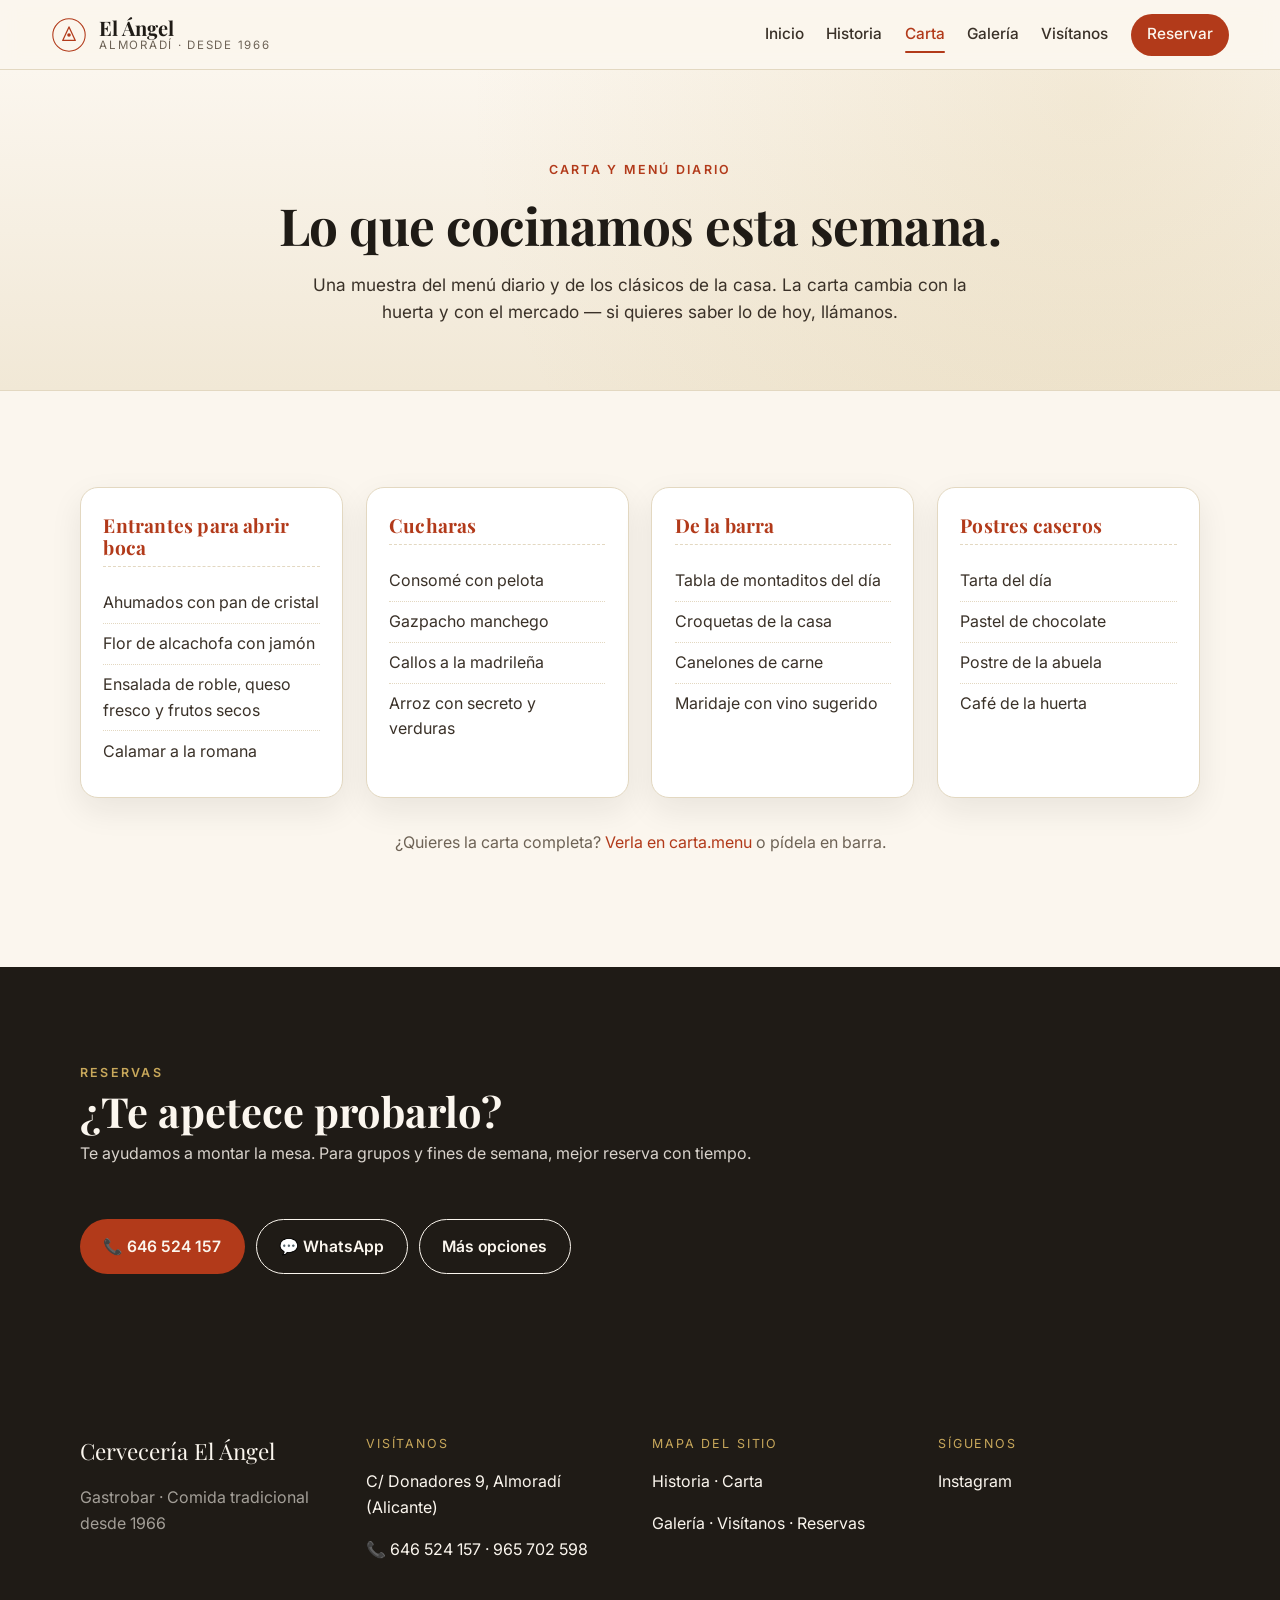
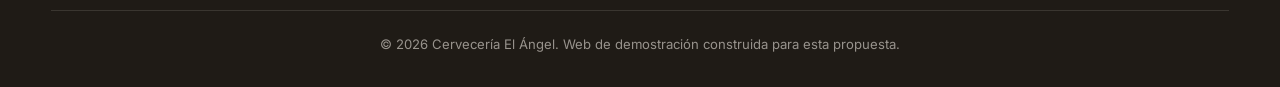
==== carta.html @ 2f26501f "﻿feat: divide la web en paginas separadas Inicio destaca pilares de especialidad. Historia, Carta, G" ====
<!doctype html>
<html lang="es">
<head>
  <meta charset="utf-8">
  <meta name="viewport" content="width=device-width, initial-scale=1">
  <title>Carta y menú diario — Cervecería El Ángel · Almoradí</title>
  <meta name="description" content="Carta y menú diario de la Cervecería El Ángel en Almoradí: arroces, marisco fresco, tapas, montaditos y postres caseros. Cambia con la huerta y con el mercado.">
  <meta name="theme-color" content="#1f1b16">
  <link rel="icon" type="image/svg+xml" href="assets/img/favicon.svg">
  <link rel="preconnect" href="https://fonts.googleapis.com">
  <link rel="preconnect" href="https://fonts.gstatic.com" crossorigin>
  <link href="https://fonts.googleapis.com/css2?family=Inter:wght@400;500;600&family=Playfair+Display:ital,wght@0,500;0,700;1,500&display=swap" rel="stylesheet">
  <link rel="stylesheet" href="assets/css/styles.css">
</head>
<body>
<a class="skip-link" href="#contenido">Saltar al contenido</a>

<header class="site-header">
  <a class="brand" href="index.html" aria-label="Inicio">
    <span class="brand-mark" aria-hidden="true">
      <svg viewBox="0 0 40 40" width="36" height="36"><circle cx="20" cy="20" r="18" fill="none" stroke="currentColor" stroke-width="1.2"/><path d="M13 26 L20 11 L27 26 Z" fill="none" stroke="currentColor" stroke-width="1.4" stroke-linejoin="round"/><circle cx="20" cy="20" r="2" fill="currentColor"/></svg>
    </span>
    <span class="brand-text">
      <span class="brand-name">El Ángel</span>
      <span class="brand-since">Almoradí · desde 1966</span>
    </span>
  </a>
  <button class="nav-toggle" type="button" aria-expanded="false" aria-controls="menu-principal"><span class="sr-only">Abrir menú</span><span class="bars" aria-hidden="true"></span></button>
  <nav id="menu-principal" class="site-nav" aria-label="Principal">
    <a href="index.html">Inicio</a>
    <a href="historia.html">Historia</a>
    <a href="carta.html" class="is-active">Carta</a>
    <a href="galeria.html">Galería</a>
    <a href="visitanos.html">Visítanos</a>
    <a href="reservas.html" class="nav-cta">Reservar</a>
  </nav>
</header>

<main id="contenido">

  <section class="page-header">
    <div class="container">
      <p class="kicker">Carta y menú diario</p>
      <h1>Lo que cocinamos esta semana.</h1>
      <p class="lede">Una muestra del menú diario y de los clásicos de la casa. La carta cambia con la huerta y con el mercado — si quieres saber lo de hoy, llámanos.</p>
    </div>
  </section>

  <section class="section section-carta">
    <div class="container">
      <div class="menu-grid">
        <article class="menu-card">
          <h3>Entrantes para abrir boca</h3>
          <ul>
            <li>Ahumados con pan de cristal</li>
            <li>Flor de alcachofa con jamón</li>
            <li>Ensalada de roble, queso fresco y frutos secos</li>
            <li>Calamar a la romana</li>
          </ul>
        </article>
        <article class="menu-card">
          <h3>Cucharas</h3>
          <ul>
            <li>Consomé con pelota</li>
            <li>Gazpacho manchego</li>
            <li>Callos a la madrileña</li>
            <li>Arroz con secreto y verduras</li>
          </ul>
        </article>
        <article class="menu-card">
          <h3>De la barra</h3>
          <ul>
            <li>Tabla de montaditos del día</li>
            <li>Croquetas de la casa</li>
            <li>Canelones de carne</li>
            <li>Maridaje con vino sugerido</li>
          </ul>
        </article>
        <article class="menu-card">
          <h3>Postres caseros</h3>
          <ul>
            <li>Tarta del día</li>
            <li>Pastel de chocolate</li>
            <li>Postre de la abuela</li>
            <li>Café de la huerta</li>
          </ul>
        </article>
      </div>
      <p class="carta-nota">¿Quieres la carta completa? <a href="https://carta.menu/restaurants/almoradi/cerveceria-angel" rel="noopener" target="_blank">Verla en carta.menu</a> o pídela en barra.</p>
    </div>
  </section>

  <section class="section section-reservas">
    <div class="container reserve-strip">
      <div>
        <p class="kicker">Reservas</p>
        <h2>¿Te apetece probarlo?</h2>
        <p>Te ayudamos a montar la mesa. Para grupos y fines de semana, mejor reserva con tiempo.</p>
      </div>
      <div class="reserve-actions">
        <a class="btn btn-primary" href="tel:+34646524157">📞 646 524 157</a>
        <a class="btn btn-ghost" href="https://wa.me/34646524157?text=Hola%2C+me+gustar%C3%ADa+reservar+mesa+en+El+%C3%81ngel" rel="noopener" target="_blank">💬 WhatsApp</a>
        <a class="btn btn-ghost" href="reservas.html">Más opciones</a>
      </div>
    </div>
  </section>

</main>

<footer class="site-footer">
  <div class="container footer-grid">
    <div>
      <p class="footer-brand">Cervecería El Ángel</p>
      <p class="muted">Gastrobar · Comida tradicional desde 1966</p>
    </div>
    <div>
      <p class="footer-title">Visítanos</p>
      <p>C/ Donadores 9, Almoradí (Alicante)</p>
      <p>📞 646 524 157 · 965 702 598</p>
    </div>
    <div>
      <p class="footer-title">Mapa del sitio</p>
      <p><a href="historia.html">Historia</a> · <a href="carta.html">Carta</a></p>
      <p><a href="galeria.html">Galería</a> · <a href="visitanos.html">Visítanos</a> · <a href="reservas.html">Reservas</a></p>
    </div>
    <div>
      <p class="footer-title">Síguenos</p>
      <p><a href="https://www.instagram.com/cerveceria_angel_almoradi/" rel="noopener" target="_blank">Instagram</a></p>
    </div>
  </div>
  <p class="legal">© <span id="anyo"></span> Cervecería El Ángel. Web de demostración construida para esta propuesta.</p>
</footer>

<script src="assets/js/main.js" defer></script>
</body>
</html>
---- assets/css/styles.css ----
/* ============ Cervecería El Ángel — estilos ============ */
:root {
  --cream: #fbf6ee;
  --cream-2: #f1e8d6;
  --ink: #1f1b16;
  --ink-2: #3a3128;
  --muted: #6e6356;
  --line: #e3d8c1;
  --terracota: #b23a1a;
  --terracota-d: #8c2d12;
  --oro: #c8a85b;
  --shadow: 0 12px 32px rgba(31, 27, 22, 0.08);
}

* { box-sizing: border-box; }
html { scroll-behavior: smooth; }
body {
  margin: 0;
  font-family: "Inter", system-ui, -apple-system, "Segoe UI", sans-serif;
  font-size: 16px;
  line-height: 1.6;
  color: var(--ink);
  background: var(--cream);
  -webkit-font-smoothing: antialiased;
}

img { max-width: 100%; display: block; }
a { color: var(--terracota); text-decoration: none; }
a:hover, a:focus-visible { text-decoration: underline; text-underline-offset: 3px; }

h1, h2, h3, h4 { font-family: "Playfair Display", Georgia, serif; font-weight: 700; line-height: 1.15; margin: 0 0 .5em; color: var(--ink); }
h1 { font-size: clamp(2.4rem, 5.5vw, 4.2rem); letter-spacing: -0.01em; }
h2 { font-size: clamp(1.8rem, 3.4vw, 2.6rem); }
h3 { font-size: 1.2rem; letter-spacing: 0.01em; }
em { font-style: italic; color: var(--terracota); }

.kicker {
  text-transform: uppercase;
  letter-spacing: 0.18em;
  font-size: 0.78rem;
  color: var(--terracota);
  font-weight: 600;
  margin: 0 0 1rem;
}

.muted { color: var(--muted); }
.small { font-size: 0.85rem; }
.sr-only { position: absolute; width: 1px; height: 1px; overflow: hidden; clip: rect(0 0 0 0); white-space: nowrap; }

.skip-link {
  position: absolute; left: -9999px; top: 0;
  background: var(--ink); color: var(--cream); padding: 12px 16px; z-index: 100;
}
.skip-link:focus { left: 12px; top: 12px; }

.container { width: min(1120px, 92vw); margin: 0 auto; }

/* -------- Header -------- */
.site-header {
  position: sticky; top: 0; z-index: 50;
  display: flex; align-items: center; justify-content: space-between;
  gap: 1rem; padding: 0.85rem 4vw;
  background: rgba(251, 246, 238, 0.86);
  backdrop-filter: saturate(140%) blur(10px);
  -webkit-backdrop-filter: saturate(140%) blur(10px);
  border-bottom: 1px solid var(--line);
}
.brand { display: inline-flex; align-items: center; gap: 0.75rem; color: var(--ink); text-decoration: none; }
.brand-mark { color: var(--terracota); display: inline-flex; }
.brand-text { display: flex; flex-direction: column; line-height: 1.1; }
.brand-name { font-family: "Playfair Display", Georgia, serif; font-weight: 700; font-size: 1.25rem; }
.brand-since { font-size: 0.72rem; letter-spacing: 0.15em; text-transform: uppercase; color: var(--muted); }
.site-nav { display: flex; gap: 1.4rem; align-items: center; }
.site-nav a { color: var(--ink-2); font-weight: 500; font-size: 0.96rem; text-decoration: none; }
.site-nav a:hover { color: var(--terracota); }
.nav-cta {
  background: var(--terracota); color: var(--cream) !important;
  padding: 0.55rem 1rem; border-radius: 999px;
}
.nav-cta:hover { background: var(--terracota-d); text-decoration: none; }

.nav-toggle { display: none; background: none; border: 0; cursor: pointer; padding: 8px; }
.nav-toggle .bars,
.nav-toggle .bars::before,
.nav-toggle .bars::after {
  display: block; width: 22px; height: 2px; background: var(--ink); position: relative;
}
.nav-toggle .bars::before, .nav-toggle .bars::after { content: ""; position: absolute; left: 0; }
.nav-toggle .bars::before { top: -6px; }
.nav-toggle .bars::after { top: 6px; }

@media (max-width: 760px) {
  .nav-toggle { display: block; }
  .site-nav {
    position: absolute; top: 100%; right: 4vw; left: 4vw;
    flex-direction: column; align-items: stretch; gap: 0;
    background: var(--cream); border: 1px solid var(--line); border-radius: 14px;
    padding: 0.5rem; margin-top: 0.5rem; box-shadow: var(--shadow);
    transform: translateY(-8px); opacity: 0; pointer-events: none;
    transition: opacity .18s ease, transform .18s ease;
  }
  .site-nav a { padding: 0.7rem 0.9rem; border-radius: 8px; }
  .site-nav.is-open { transform: translateY(0); opacity: 1; pointer-events: auto; }
}

/* -------- Buttons -------- */
.btn {
  display: inline-flex; align-items: center; gap: 0.45rem;
  padding: 0.85rem 1.4rem;
  border-radius: 999px; border: 1px solid transparent;
  font-weight: 600; font-size: 0.98rem; cursor: pointer;
  text-decoration: none; transition: transform .15s ease, background .15s ease, color .15s ease, border-color .15s ease;
}
.btn:hover { text-decoration: none; transform: translateY(-1px); }
.btn-primary { background: var(--terracota); color: var(--cream); }
.btn-primary:hover { background: var(--terracota-d); color: var(--cream); }
.btn-ghost { background: transparent; color: var(--ink); border-color: var(--ink); }
.btn-ghost:hover { background: var(--ink); color: var(--cream); }

/* -------- Hero -------- */
.hero {
  position: relative; isolation: isolate;
  padding: clamp(5rem, 10vw, 8rem) 4vw clamp(4rem, 8vw, 6rem);
  background:
    radial-gradient(circle at 80% 10%, rgba(200, 168, 91, 0.18), transparent 55%),
    radial-gradient(circle at 10% 90%, rgba(178, 58, 26, 0.16), transparent 60%),
    linear-gradient(180deg, var(--cream) 0%, var(--cream-2) 100%);
  overflow: hidden;
}
.hero-art {
  position: absolute; inset: 0; z-index: -1; opacity: 0.6;
  background-image:
    radial-gradient(2px 2px at 12% 22%, var(--oro) 50%, transparent 51%),
    radial-gradient(2px 2px at 78% 60%, var(--terracota) 50%, transparent 51%),
    radial-gradient(2px 2px at 35% 80%, var(--oro) 50%, transparent 51%),
    radial-gradient(2px 2px at 65% 25%, var(--terracota) 50%, transparent 51%);
  background-size: 240px 240px;
  filter: blur(0.2px);
}
.hero-inner { max-width: 880px; margin: 0 auto; text-align: center; }
.hero h1 { margin: 0 0 1.2rem; }
.hero .lede { font-size: 1.15rem; color: var(--ink-2); max-width: 60ch; margin: 0 auto 2rem; }
.hero-cta { display: flex; gap: 0.8rem; justify-content: center; flex-wrap: wrap; margin-bottom: 2.6rem; }

.hero-stats {
  list-style: none; padding: 0; margin: 0;
  display: grid; grid-template-columns: repeat(3, minmax(0,1fr));
  gap: 1rem; max-width: 540px; margin-inline: auto;
}
.hero-stats li {
  display: flex; flex-direction: column; align-items: center;
  padding: 1rem; background: rgba(255,255,255,0.55);
  border: 1px solid var(--line); border-radius: 14px;
}
.hero-stats strong { font-family: "Playfair Display", Georgia, serif; font-size: 1.6rem; color: var(--terracota); }
.hero-stats span { font-size: 0.82rem; color: var(--muted); letter-spacing: 0.06em; text-transform: uppercase; }

/* -------- Sections base -------- */
.section { padding: clamp(4rem, 8vw, 6rem) 0; }
.section-head { max-width: 720px; margin: 0 auto 3rem; text-align: center; }
.section-head h2 { margin-bottom: 0.6rem; }
.section-head p { color: var(--muted); font-size: 1.05rem; }

.two-col {
  display: grid; gap: clamp(2rem, 5vw, 4rem);
  grid-template-columns: 1fr;
}
@media (min-width: 820px) {
  .two-col { grid-template-columns: 1.05fr 0.95fr; align-items: start; }
}

/* -------- Historia -------- */
.section-historia { background: var(--cream); }
.section-historia p { color: var(--ink-2); font-size: 1.05rem; }
.quote {
  border-left: 3px solid var(--oro);
  padding: 0.4rem 0 0.4rem 1rem;
  font-style: italic; color: var(--ink-2); margin: 1.8rem 0 0;
  font-family: "Playfair Display", Georgia, serif; font-size: 1.15rem;
}
.quote span { display: block; margin-top: 0.5rem; font-style: normal; font-family: "Inter", sans-serif; font-size: 0.85rem; color: var(--muted); }

.timeline { background: #fff; border: 1px solid var(--line); border-radius: 18px; padding: 1.5rem; box-shadow: var(--shadow); }
.timeline ol { list-style: none; padding: 0; margin: 0; position: relative; }
.timeline ol::before {
  content: ""; position: absolute; left: 8px; top: 6px; bottom: 6px; width: 2px;
  background: linear-gradient(180deg, var(--oro), var(--terracota));
  border-radius: 2px;
}
.timeline li { display: grid; grid-template-columns: 110px 1fr; gap: 1rem; padding: 0.6rem 0 0.6rem 24px; position: relative; }
.timeline li::before {
  content: ""; position: absolute; left: 2px; top: 1.15rem;
  width: 14px; height: 14px; background: var(--cream);
  border: 2px solid var(--terracota); border-radius: 50%;
}
.timeline .year { font-family: "Playfair Display", Georgia, serif; color: var(--terracota); font-weight: 700; }
.timeline .event { color: var(--ink-2); }

/* -------- Cocina -------- */
.section-cocina { background: var(--cream-2); }
.pillars {
  list-style: none; padding: 0; margin: 0;
  display: grid; grid-template-columns: repeat(auto-fit, minmax(220px, 1fr));
  gap: 1.4rem;
}
.pillars li {
  background: #fff; border-radius: 18px; padding: 1.6rem 1.4rem;
  border: 1px solid var(--line); transition: transform .2s ease, box-shadow .2s ease;
}
.pillars li:hover { transform: translateY(-3px); box-shadow: var(--shadow); }
.pillar-icon { font-size: 2rem; display: block; margin-bottom: 0.6rem; }
.pillars h3 { margin: 0 0 0.4rem; font-size: 1.25rem; }
.pillars p { margin: 0; color: var(--muted); }

/* -------- Carta -------- */
.section-carta { background: var(--cream); }
.menu-grid {
  display: grid; gap: 1.4rem;
  grid-template-columns: repeat(auto-fit, minmax(260px, 1fr));
}
.menu-card {
  background: #fff; border: 1px solid var(--line); border-radius: 18px;
  padding: 1.6rem 1.4rem; box-shadow: var(--shadow);
}
.menu-card h3 {
  margin: 0 0 1rem; padding-bottom: 0.5rem;
  border-bottom: 1px dashed var(--line);
  color: var(--terracota); font-family: "Playfair Display", Georgia, serif;
}
.menu-card ul { list-style: none; padding: 0; margin: 0; }
.menu-card li { padding: 0.45rem 0; border-bottom: 1px dotted var(--line); color: var(--ink-2); }
.menu-card li:last-child { border-bottom: 0; }
.carta-nota { text-align: center; margin-top: 2rem; color: var(--muted); }

/* -------- Galería -------- */
.section-galeria { background: var(--cream-2); }
.gallery {
  display: grid; gap: 1rem;
  grid-template-columns: repeat(auto-fit, minmax(200px, 1fr));
}
.gallery figure {
  margin: 0; aspect-ratio: 4 / 3; position: relative; overflow: hidden;
  background: linear-gradient(135deg, var(--cream), #fff);
  border: 1px solid var(--line); border-radius: 14px;
  display: flex; align-items: center; justify-content: center;
}
.gallery figure span { font-size: 3rem; opacity: 0.7; }
.gallery figure::before {
  content: attr(data-tag);
  position: absolute; top: 10px; left: 10px;
  font-size: 0.7rem; letter-spacing: 0.12em; text-transform: uppercase;
  background: var(--ink); color: var(--cream); padding: 4px 8px; border-radius: 999px;
}
.gallery figcaption {
  position: absolute; bottom: 0; left: 0; right: 0;
  padding: 0.6rem 0.9rem; font-size: 0.9rem;
  background: linear-gradient(0deg, rgba(31,27,22,0.78), rgba(31,27,22,0));
  color: var(--cream);
}

/* -------- Reservas -------- */
.section-reservas { background: var(--ink); color: var(--cream); }
.section-reservas h2 { color: var(--cream); }
.section-reservas .kicker { color: var(--oro); }
.section-reservas p { color: rgba(251, 246, 238, 0.84); }
.reserve-actions { display: flex; gap: 0.7rem; flex-wrap: wrap; margin: 1.3rem 0 1rem; }
.section-reservas .btn-ghost { color: var(--cream); border-color: var(--cream); }
.section-reservas .btn-ghost:hover { background: var(--cream); color: var(--ink); }

.contact-form {
  background: rgba(255, 255, 255, 0.04);
  border: 1px solid rgba(251, 246, 238, 0.18);
  border-radius: 18px; padding: 1.8rem;
}
.form-title { font-family: "Playfair Display", Georgia, serif; font-size: 1.4rem; margin: 0 0 1rem; }
.contact-form label { display: block; margin-bottom: 1rem; font-size: 0.92rem; }
.contact-form input, .contact-form textarea {
  width: 100%; margin-top: 0.4rem; padding: 0.75rem 0.9rem;
  background: rgba(251, 246, 238, 0.06); color: var(--cream);
  border: 1px solid rgba(251, 246, 238, 0.25); border-radius: 10px;
  font: inherit;
}
.contact-form input:focus, .contact-form textarea:focus {
  outline: 2px solid var(--oro); outline-offset: 2px; border-color: var(--oro);
}
.contact-form .btn { width: 100%; justify-content: center; margin-top: 0.4rem; }

/* -------- Horario -------- */
.section-horario { background: var(--cream); }
.hours { width: 100%; border-collapse: collapse; margin: 1rem 0 1.5rem; }
.hours th, .hours td { text-align: left; padding: 0.75rem 0; border-bottom: 1px dashed var(--line); font-weight: 500; }
.hours th { color: var(--ink); width: 40%; }
.hours td { color: var(--ink-2); }
.badge-closed {
  display: inline-block; background: var(--terracota); color: var(--cream);
  padding: 2px 10px; border-radius: 999px; font-size: 0.78rem; letter-spacing: 0.05em;
}
address { font-style: normal; color: var(--ink-2); line-height: 1.7; }
.map-wrap {
  border-radius: 18px; overflow: hidden; border: 1px solid var(--line);
  box-shadow: var(--shadow); aspect-ratio: 4 / 3; background: #eaeaea;
}
.map-wrap iframe { width: 100%; height: 100%; border: 0; display: block; }

/* -------- Footer -------- */
.site-footer { background: var(--ink); color: var(--cream); padding: 3rem 4vw 2rem; }
.footer-grid {
  display: grid; gap: 1.5rem;
  grid-template-columns: repeat(auto-fit, minmax(220px, 1fr));
  margin-bottom: 2rem;
}
.footer-brand { font-family: "Playfair Display", Georgia, serif; font-size: 1.4rem; margin: 0 0 0.3rem; }
.footer-title { text-transform: uppercase; letter-spacing: 0.15em; font-size: 0.78rem; color: var(--oro); margin: 0 0 0.4rem; }
.site-footer a { color: var(--cream); }
.site-footer .muted { color: rgba(251, 246, 238, 0.6); }
.legal { text-align: center; font-size: 0.82rem; color: rgba(251, 246, 238, 0.55); border-top: 1px solid rgba(251, 246, 238, 0.12); padding-top: 1.4rem; margin: 0; }

/* -------- Active nav link -------- */
.site-nav a.is-active { color: var(--terracota); }
.site-nav a.is-active:not(.nav-cta) {
  position: relative;
}
.site-nav a.is-active:not(.nav-cta)::after {
  content: ""; position: absolute; left: 0; right: 0; bottom: -6px;
  height: 2px; background: var(--terracota); border-radius: 2px;
}
.site-nav a.nav-cta.is-active { background: var(--terracota-d); }

/* -------- Page header (sub pages) -------- */
.page-header {
  padding: clamp(4rem, 7vw, 6rem) 4vw clamp(2.5rem, 5vw, 4rem);
  background:
    radial-gradient(circle at 85% 10%, rgba(200, 168, 91, 0.16), transparent 55%),
    linear-gradient(180deg, var(--cream) 0%, var(--cream-2) 100%);
  border-bottom: 1px solid var(--line);
  text-align: center;
}
.page-header .container { max-width: 820px; }
.page-header h1 {
  font-size: clamp(2rem, 4.4vw, 3.2rem);
  margin: 0.2rem 0 1rem;
}
.page-header .lede {
  color: var(--ink-2); font-size: 1.08rem;
  max-width: 60ch; margin: 0 auto;
}

/* -------- Centered CTA row -------- */
.centered-cta {
  text-align: center; margin-top: 2.5rem;
  display: flex; gap: 0.7rem; justify-content: center; flex-wrap: wrap;
}

/* -------- Explore grid (home cards) -------- */
.section-explora { background: var(--cream); }
.explore-grid {
  display: grid; gap: 1.4rem;
  grid-template-columns: repeat(auto-fit, minmax(260px, 1fr));
}
.explore-card {
  display: flex; flex-direction: column; gap: 0.6rem;
  background: #fff; border: 1px solid var(--line); border-radius: 18px;
  padding: 1.8rem 1.6rem; box-shadow: var(--shadow);
  color: var(--ink); text-decoration: none;
  transition: transform .2s ease, border-color .2s ease;
}
.explore-card:hover {
  transform: translateY(-3px); border-color: var(--oro); text-decoration: none;
}
.explore-tag {
  display: inline-block; width: max-content;
  font-size: 0.72rem; text-transform: uppercase; letter-spacing: 0.15em;
  color: var(--terracota); font-weight: 600;
}
.explore-card h3 { margin: 0.2rem 0 0.4rem; font-size: 1.35rem; }
.explore-card p { margin: 0 0 0.6rem; color: var(--muted); }
.explore-link {
  margin-top: auto; color: var(--terracota); font-weight: 600;
}

/* -------- Reserve strip (compact banner) -------- */
.reserve-strip {
  display: flex; align-items: center; justify-content: space-between;
  gap: 2rem; flex-wrap: wrap;
}
.reserve-strip h2 { margin: 0.2rem 0 0.4rem; }
.reserve-strip p { margin: 0; }
@media (max-width: 720px) {
  .reserve-strip { flex-direction: column; align-items: flex-start; }
}

/* -------- Accessibility -------- */
@media (prefers-reduced-motion: reduce) {
  * { transition: none !important; animation: none !important; scroll-behavior: auto !important; }
}
:focus-visible { outline: 2px solid var(--terracota); outline-offset: 3px; border-radius: 6px; }
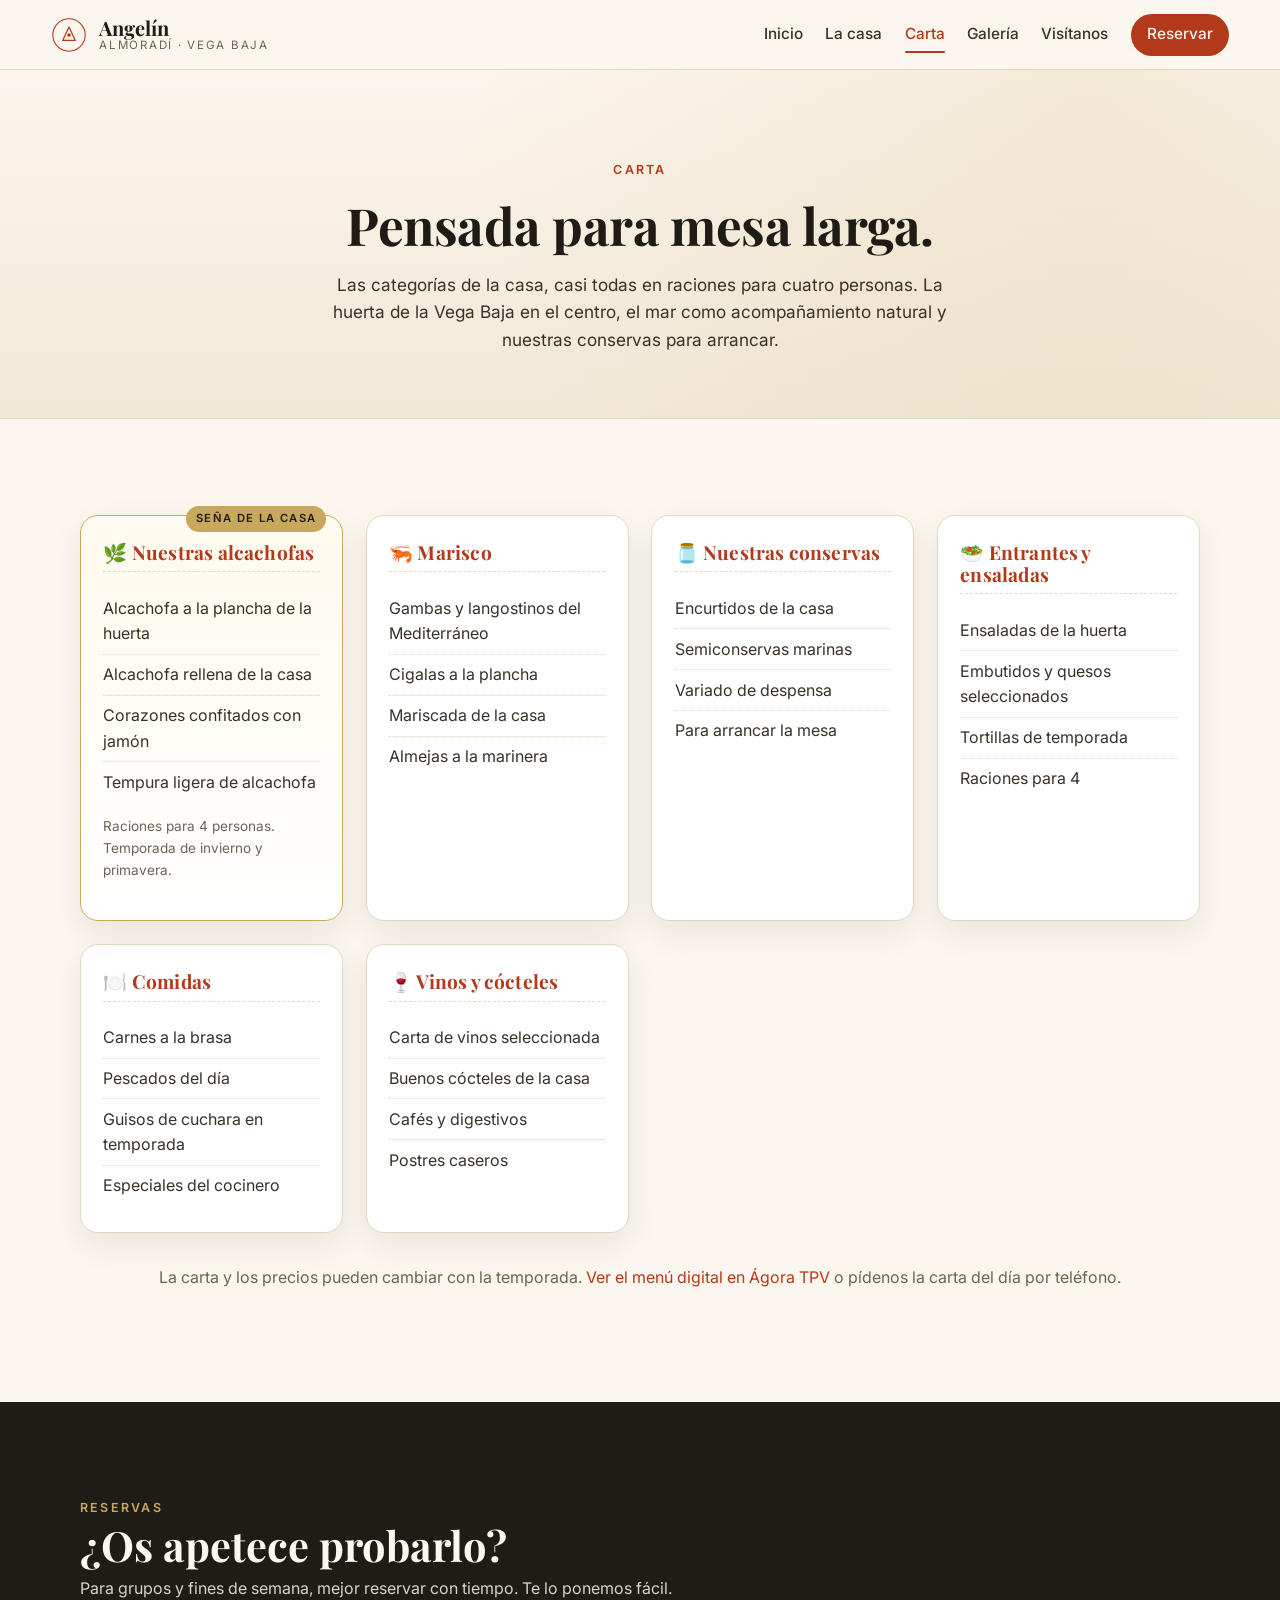
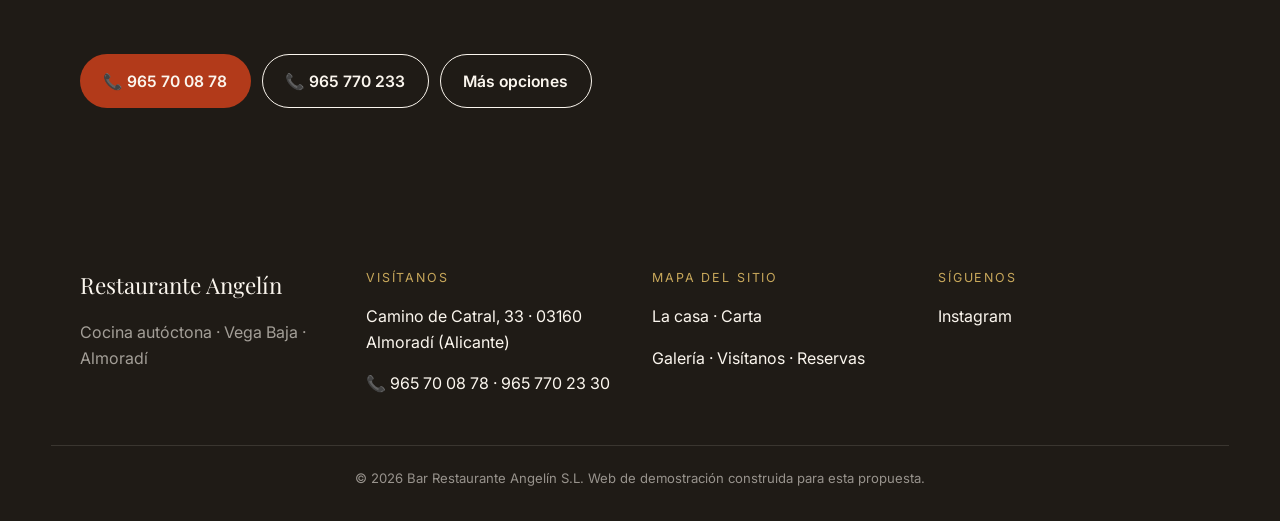
==== commit 148a5113: "﻿fix: reescribe todo el contenido para Restaurante Angelin Era El Angel en vez de Angelin. Corregido" ====
--- a/carta.html
+++ b/carta.html
@@ -3,8 +3,8 @@
 <head>
   <meta charset="utf-8">
   <meta name="viewport" content="width=device-width, initial-scale=1">
-  <title>Carta y menú diario — Cervecería El Ángel · Almoradí</title>
-  <meta name="description" content="Carta y menú diario de la Cervecería El Ángel en Almoradí: arroces, marisco fresco, tapas, montaditos y postres caseros. Cambia con la huerta y con el mercado.">
+  <title>Carta — Restaurante Angelín · Almoradí</title>
+  <meta name="description" content="Carta de Restaurante Angelín en Almoradí: alcachofas de la Vega Baja, marisco, conservas de la casa, entrantes, ensaladas y comidas. Casi todo en raciones para 4.">
   <meta name="theme-color" content="#1f1b16">
   <link rel="icon" type="image/svg+xml" href="assets/img/favicon.svg">
   <link rel="preconnect" href="https://fonts.googleapis.com">
@@ -21,14 +21,14 @@
       <svg viewBox="0 0 40 40" width="36" height="36"><circle cx="20" cy="20" r="18" fill="none" stroke="currentColor" stroke-width="1.2"/><path d="M13 26 L20 11 L27 26 Z" fill="none" stroke="currentColor" stroke-width="1.4" stroke-linejoin="round"/><circle cx="20" cy="20" r="2" fill="currentColor"/></svg>
     </span>
     <span class="brand-text">
-      <span class="brand-name">El Ángel</span>
-      <span class="brand-since">Almoradí · desde 1966</span>
+      <span class="brand-name">Angelín</span>
+      <span class="brand-since">Almoradí · Vega Baja</span>
     </span>
   </a>
   <button class="nav-toggle" type="button" aria-expanded="false" aria-controls="menu-principal"><span class="sr-only">Abrir menú</span><span class="bars" aria-hidden="true"></span></button>
   <nav id="menu-principal" class="site-nav" aria-label="Principal">
     <a href="index.html">Inicio</a>
-    <a href="historia.html">Historia</a>
+    <a href="historia.html">La casa</a>
     <a href="carta.html" class="is-active">Carta</a>
     <a href="galeria.html">Galería</a>
     <a href="visitanos.html">Visítanos</a>
@@ -40,53 +40,72 @@
 
   <section class="page-header">
     <div class="container">
-      <p class="kicker">Carta y menú diario</p>
-      <h1>Lo que cocinamos esta semana.</h1>
-      <p class="lede">Una muestra del menú diario y de los clásicos de la casa. La carta cambia con la huerta y con el mercado — si quieres saber lo de hoy, llámanos.</p>
+      <p class="kicker">Carta</p>
+      <h1>Pensada para mesa larga.</h1>
+      <p class="lede">Las categorías de la casa, casi todas en raciones para cuatro personas. La huerta de la Vega Baja en el centro, el mar como acompañamiento natural y nuestras conservas para arrancar.</p>
     </div>
   </section>
 
   <section class="section section-carta">
     <div class="container">
       <div class="menu-grid">
+        <article class="menu-card menu-card-feature">
+          <h3>🌿 Nuestras alcachofas</h3>
+          <ul>
+            <li>Alcachofa a la plancha de la huerta</li>
+            <li>Alcachofa rellena de la casa</li>
+            <li>Corazones confitados con jamón</li>
+            <li>Tempura ligera de alcachofa</li>
+          </ul>
+          <p class="muted small">Raciones para 4 personas. Temporada de invierno y primavera.</p>
+        </article>
         <article class="menu-card">
-          <h3>Entrantes para abrir boca</h3>
+          <h3>🦐 Marisco</h3>
           <ul>
-            <li>Ahumados con pan de cristal</li>
-            <li>Flor de alcachofa con jamón</li>
-            <li>Ensalada de roble, queso fresco y frutos secos</li>
-            <li>Calamar a la romana</li>
+            <li>Gambas y langostinos del Mediterráneo</li>
+            <li>Cigalas a la plancha</li>
+            <li>Mariscada de la casa</li>
+            <li>Almejas a la marinera</li>
           </ul>
         </article>
         <article class="menu-card">
-          <h3>Cucharas</h3>
+          <h3>🫙 Nuestras conservas</h3>
           <ul>
-            <li>Consomé con pelota</li>
-            <li>Gazpacho manchego</li>
-            <li>Callos a la madrileña</li>
-            <li>Arroz con secreto y verduras</li>
+            <li>Encurtidos de la casa</li>
+            <li>Semiconservas marinas</li>
+            <li>Variado de despensa</li>
+            <li>Para arrancar la mesa</li>
           </ul>
         </article>
         <article class="menu-card">
-          <h3>De la barra</h3>
+          <h3>🥗 Entrantes y ensaladas</h3>
           <ul>
-            <li>Tabla de montaditos del día</li>
-            <li>Croquetas de la casa</li>
-            <li>Canelones de carne</li>
-            <li>Maridaje con vino sugerido</li>
+            <li>Ensaladas de la huerta</li>
+            <li>Embutidos y quesos seleccionados</li>
+            <li>Tortillas de temporada</li>
+            <li>Raciones para 4</li>
           </ul>
         </article>
         <article class="menu-card">
-          <h3>Postres caseros</h3>
+          <h3>🍽️ Comidas</h3>
           <ul>
-            <li>Tarta del día</li>
-            <li>Pastel de chocolate</li>
-            <li>Postre de la abuela</li>
-            <li>Café de la huerta</li>
+            <li>Carnes a la brasa</li>
+            <li>Pescados del día</li>
+            <li>Guisos de cuchara en temporada</li>
+            <li>Especiales del cocinero</li>
+          </ul>
+        </article>
+        <article class="menu-card">
+          <h3>🍷 Vinos y cócteles</h3>
+          <ul>
+            <li>Carta de vinos seleccionada</li>
+            <li>Buenos cócteles de la casa</li>
+            <li>Cafés y digestivos</li>
+            <li>Postres caseros</li>
           </ul>
         </article>
       </div>
-      <p class="carta-nota">¿Quieres la carta completa? <a href="https://carta.menu/restaurants/almoradi/cerveceria-angel" rel="noopener" target="_blank">Verla en carta.menu</a> o pídela en barra.</p>
+      <p class="carta-nota">La carta y los precios pueden cambiar con la temporada. <a href="https://smartmenu.agorapos.com/" rel="noopener" target="_blank">Ver el menú digital en Ágora TPV</a> o pídenos la carta del día por teléfono.</p>
     </div>
   </section>
 
@@ -94,12 +113,12 @@
     <div class="container reserve-strip">
       <div>
         <p class="kicker">Reservas</p>
-        <h2>¿Te apetece probarlo?</h2>
-        <p>Te ayudamos a montar la mesa. Para grupos y fines de semana, mejor reserva con tiempo.</p>
+        <h2>¿Os apetece probarlo?</h2>
+        <p>Para grupos y fines de semana, mejor reservar con tiempo. Te lo ponemos fácil.</p>
       </div>
       <div class="reserve-actions">
-        <a class="btn btn-primary" href="tel:+34646524157">📞 646 524 157</a>
-        <a class="btn btn-ghost" href="https://wa.me/34646524157?text=Hola%2C+me+gustar%C3%ADa+reservar+mesa+en+El+%C3%81ngel" rel="noopener" target="_blank">💬 WhatsApp</a>
+        <a class="btn btn-primary" href="tel:+34965700878">📞 965 70 08 78</a>
+        <a class="btn btn-ghost" href="tel:+34965770233">📞 965 770 233</a>
         <a class="btn btn-ghost" href="reservas.html">Más opciones</a>
       </div>
     </div>
@@ -110,25 +129,25 @@
 <footer class="site-footer">
   <div class="container footer-grid">
     <div>
-      <p class="footer-brand">Cervecería El Ángel</p>
-      <p class="muted">Gastrobar · Comida tradicional desde 1966</p>
+      <p class="footer-brand">Restaurante Angelín</p>
+      <p class="muted">Cocina autóctona · Vega Baja · Almoradí</p>
     </div>
     <div>
       <p class="footer-title">Visítanos</p>
-      <p>C/ Donadores 9, Almoradí (Alicante)</p>
-      <p>📞 646 524 157 · 965 702 598</p>
+      <p>Camino de Catral, 33 · 03160 Almoradí (Alicante)</p>
+      <p>📞 965 70 08 78 · 965 770 23 30</p>
     </div>
     <div>
       <p class="footer-title">Mapa del sitio</p>
-      <p><a href="historia.html">Historia</a> · <a href="carta.html">Carta</a></p>
+      <p><a href="historia.html">La casa</a> · <a href="carta.html">Carta</a></p>
       <p><a href="galeria.html">Galería</a> · <a href="visitanos.html">Visítanos</a> · <a href="reservas.html">Reservas</a></p>
     </div>
     <div>
       <p class="footer-title">Síguenos</p>
-      <p><a href="https://www.instagram.com/cerveceria_angel_almoradi/" rel="noopener" target="_blank">Instagram</a></p>
+      <p><a href="https://www.instagram.com/barrestauranteangelin/" rel="noopener" target="_blank">Instagram</a></p>
     </div>
   </div>
-  <p class="legal">© <span id="anyo"></span> Cervecería El Ángel. Web de demostración construida para esta propuesta.</p>
+  <p class="legal">© <span id="anyo"></span> Bar Restaurante Angelín S.L. Web de demostración construida para esta propuesta.</p>
 </footer>
 
 <script src="assets/js/main.js" defer></script>
--- a/assets/css/styles.css
+++ b/assets/css/styles.css
@@ -227,6 +227,17 @@
   border-bottom: 1px dashed var(--line);
   color: var(--terracota); font-family: "Playfair Display", Georgia, serif;
 }
+.menu-card-feature {
+  border-color: var(--oro);
+  background: linear-gradient(180deg, #fffaef 0%, #ffffff 100%);
+  position: relative;
+}
+.menu-card-feature::before {
+  content: "Seña de la casa"; position: absolute; top: -10px; right: 1rem;
+  font-size: 0.7rem; letter-spacing: 0.12em; text-transform: uppercase;
+  background: var(--oro); color: var(--ink); padding: 4px 10px; border-radius: 999px;
+  font-weight: 600;
+}
 .menu-card ul { list-style: none; padding: 0; margin: 0; }
 .menu-card li { padding: 0.45rem 0; border-bottom: 1px dotted var(--line); color: var(--ink-2); }
 .menu-card li:last-child { border-bottom: 0; }
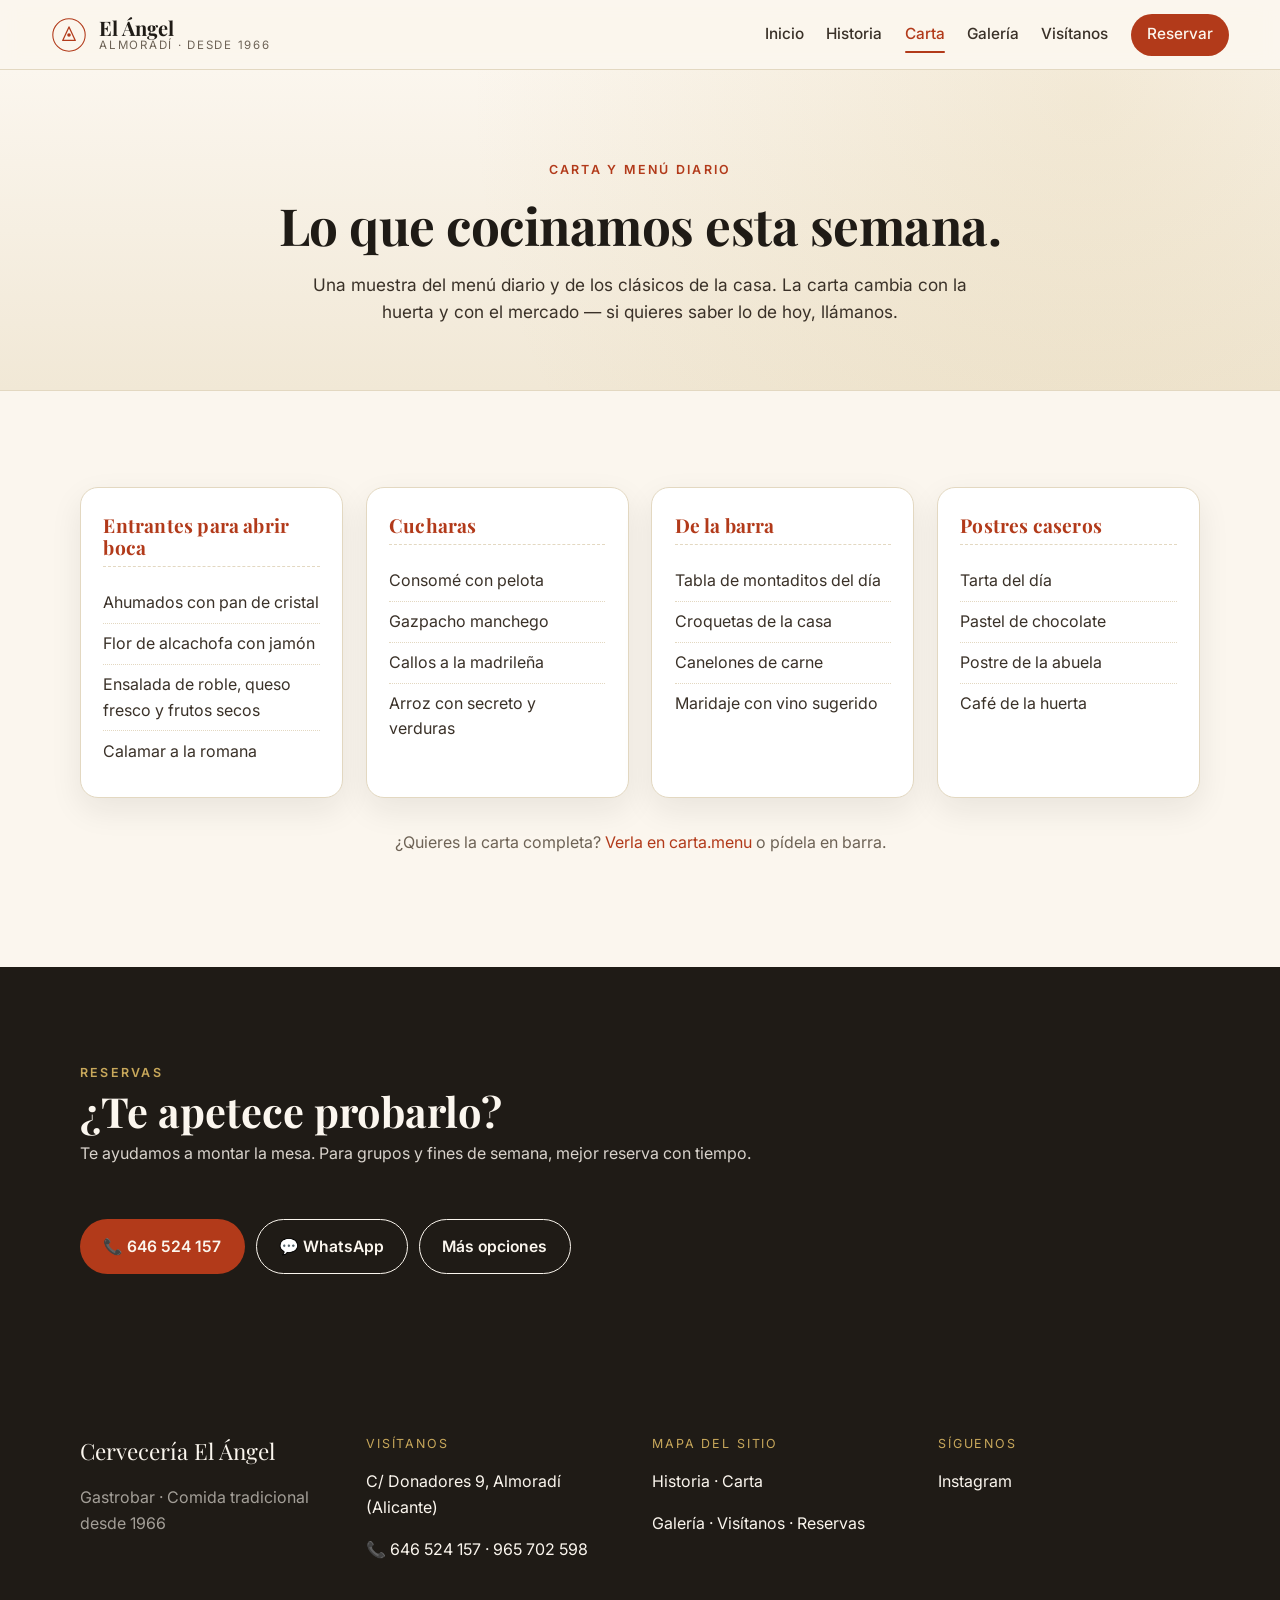
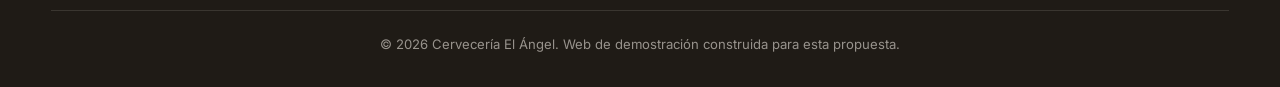
==== commit e68e5058: "Revert "﻿fix: reescribe todo el contenido para Restaurante Angelin" This reverts commit 148a51139225" ====
--- a/carta.html
+++ b/carta.html
@@ -3,8 +3,8 @@
 <head>
   <meta charset="utf-8">
   <meta name="viewport" content="width=device-width, initial-scale=1">
-  <title>Carta — Restaurante Angelín · Almoradí</title>
-  <meta name="description" content="Carta de Restaurante Angelín en Almoradí: alcachofas de la Vega Baja, marisco, conservas de la casa, entrantes, ensaladas y comidas. Casi todo en raciones para 4.">
+  <title>Carta y menú diario — Cervecería El Ángel · Almoradí</title>
+  <meta name="description" content="Carta y menú diario de la Cervecería El Ángel en Almoradí: arroces, marisco fresco, tapas, montaditos y postres caseros. Cambia con la huerta y con el mercado.">
   <meta name="theme-color" content="#1f1b16">
   <link rel="icon" type="image/svg+xml" href="assets/img/favicon.svg">
   <link rel="preconnect" href="https://fonts.googleapis.com">
@@ -21,14 +21,14 @@
       <svg viewBox="0 0 40 40" width="36" height="36"><circle cx="20" cy="20" r="18" fill="none" stroke="currentColor" stroke-width="1.2"/><path d="M13 26 L20 11 L27 26 Z" fill="none" stroke="currentColor" stroke-width="1.4" stroke-linejoin="round"/><circle cx="20" cy="20" r="2" fill="currentColor"/></svg>
     </span>
     <span class="brand-text">
-      <span class="brand-name">Angelín</span>
-      <span class="brand-since">Almoradí · Vega Baja</span>
+      <span class="brand-name">El Ángel</span>
+      <span class="brand-since">Almoradí · desde 1966</span>
     </span>
   </a>
   <button class="nav-toggle" type="button" aria-expanded="false" aria-controls="menu-principal"><span class="sr-only">Abrir menú</span><span class="bars" aria-hidden="true"></span></button>
   <nav id="menu-principal" class="site-nav" aria-label="Principal">
     <a href="index.html">Inicio</a>
-    <a href="historia.html">La casa</a>
+    <a href="historia.html">Historia</a>
     <a href="carta.html" class="is-active">Carta</a>
     <a href="galeria.html">Galería</a>
     <a href="visitanos.html">Visítanos</a>
@@ -40,72 +40,53 @@
 
   <section class="page-header">
     <div class="container">
-      <p class="kicker">Carta</p>
-      <h1>Pensada para mesa larga.</h1>
-      <p class="lede">Las categorías de la casa, casi todas en raciones para cuatro personas. La huerta de la Vega Baja en el centro, el mar como acompañamiento natural y nuestras conservas para arrancar.</p>
+      <p class="kicker">Carta y menú diario</p>
+      <h1>Lo que cocinamos esta semana.</h1>
+      <p class="lede">Una muestra del menú diario y de los clásicos de la casa. La carta cambia con la huerta y con el mercado — si quieres saber lo de hoy, llámanos.</p>
     </div>
   </section>
 
   <section class="section section-carta">
     <div class="container">
       <div class="menu-grid">
-        <article class="menu-card menu-card-feature">
-          <h3>🌿 Nuestras alcachofas</h3>
+        <article class="menu-card">
+          <h3>Entrantes para abrir boca</h3>
           <ul>
-            <li>Alcachofa a la plancha de la huerta</li>
-            <li>Alcachofa rellena de la casa</li>
-            <li>Corazones confitados con jamón</li>
-            <li>Tempura ligera de alcachofa</li>
-          </ul>
-          <p class="muted small">Raciones para 4 personas. Temporada de invierno y primavera.</p>
-        </article>
-        <article class="menu-card">
-          <h3>🦐 Marisco</h3>
-          <ul>
-            <li>Gambas y langostinos del Mediterráneo</li>
-            <li>Cigalas a la plancha</li>
-            <li>Mariscada de la casa</li>
-            <li>Almejas a la marinera</li>
+            <li>Ahumados con pan de cristal</li>
+            <li>Flor de alcachofa con jamón</li>
+            <li>Ensalada de roble, queso fresco y frutos secos</li>
+            <li>Calamar a la romana</li>
           </ul>
         </article>
         <article class="menu-card">
-          <h3>🫙 Nuestras conservas</h3>
+          <h3>Cucharas</h3>
           <ul>
-            <li>Encurtidos de la casa</li>
-            <li>Semiconservas marinas</li>
-            <li>Variado de despensa</li>
-            <li>Para arrancar la mesa</li>
+            <li>Consomé con pelota</li>
+            <li>Gazpacho manchego</li>
+            <li>Callos a la madrileña</li>
+            <li>Arroz con secreto y verduras</li>
           </ul>
         </article>
         <article class="menu-card">
-          <h3>🥗 Entrantes y ensaladas</h3>
+          <h3>De la barra</h3>
           <ul>
-            <li>Ensaladas de la huerta</li>
-            <li>Embutidos y quesos seleccionados</li>
-            <li>Tortillas de temporada</li>
-            <li>Raciones para 4</li>
+            <li>Tabla de montaditos del día</li>
+            <li>Croquetas de la casa</li>
+            <li>Canelones de carne</li>
+            <li>Maridaje con vino sugerido</li>
           </ul>
         </article>
         <article class="menu-card">
-          <h3>🍽️ Comidas</h3>
+          <h3>Postres caseros</h3>
           <ul>
-            <li>Carnes a la brasa</li>
-            <li>Pescados del día</li>
-            <li>Guisos de cuchara en temporada</li>
-            <li>Especiales del cocinero</li>
-          </ul>
-        </article>
-        <article class="menu-card">
-          <h3>🍷 Vinos y cócteles</h3>
-          <ul>
-            <li>Carta de vinos seleccionada</li>
-            <li>Buenos cócteles de la casa</li>
-            <li>Cafés y digestivos</li>
-            <li>Postres caseros</li>
+            <li>Tarta del día</li>
+            <li>Pastel de chocolate</li>
+            <li>Postre de la abuela</li>
+            <li>Café de la huerta</li>
           </ul>
         </article>
       </div>
-      <p class="carta-nota">La carta y los precios pueden cambiar con la temporada. <a href="https://smartmenu.agorapos.com/" rel="noopener" target="_blank">Ver el menú digital en Ágora TPV</a> o pídenos la carta del día por teléfono.</p>
+      <p class="carta-nota">¿Quieres la carta completa? <a href="https://carta.menu/restaurants/almoradi/cerveceria-angel" rel="noopener" target="_blank">Verla en carta.menu</a> o pídela en barra.</p>
     </div>
   </section>
 
@@ -113,12 +94,12 @@
     <div class="container reserve-strip">
       <div>
         <p class="kicker">Reservas</p>
-        <h2>¿Os apetece probarlo?</h2>
-        <p>Para grupos y fines de semana, mejor reservar con tiempo. Te lo ponemos fácil.</p>
+        <h2>¿Te apetece probarlo?</h2>
+        <p>Te ayudamos a montar la mesa. Para grupos y fines de semana, mejor reserva con tiempo.</p>
       </div>
       <div class="reserve-actions">
-        <a class="btn btn-primary" href="tel:+34965700878">📞 965 70 08 78</a>
-        <a class="btn btn-ghost" href="tel:+34965770233">📞 965 770 233</a>
+        <a class="btn btn-primary" href="tel:+34646524157">📞 646 524 157</a>
+        <a class="btn btn-ghost" href="https://wa.me/34646524157?text=Hola%2C+me+gustar%C3%ADa+reservar+mesa+en+El+%C3%81ngel" rel="noopener" target="_blank">💬 WhatsApp</a>
         <a class="btn btn-ghost" href="reservas.html">Más opciones</a>
       </div>
     </div>
@@ -129,25 +110,25 @@
 <footer class="site-footer">
   <div class="container footer-grid">
     <div>
-      <p class="footer-brand">Restaurante Angelín</p>
-      <p class="muted">Cocina autóctona · Vega Baja · Almoradí</p>
+      <p class="footer-brand">Cervecería El Ángel</p>
+      <p class="muted">Gastrobar · Comida tradicional desde 1966</p>
     </div>
     <div>
       <p class="footer-title">Visítanos</p>
-      <p>Camino de Catral, 33 · 03160 Almoradí (Alicante)</p>
-      <p>📞 965 70 08 78 · 965 770 23 30</p>
+      <p>C/ Donadores 9, Almoradí (Alicante)</p>
+      <p>📞 646 524 157 · 965 702 598</p>
     </div>
     <div>
       <p class="footer-title">Mapa del sitio</p>
-      <p><a href="historia.html">La casa</a> · <a href="carta.html">Carta</a></p>
+      <p><a href="historia.html">Historia</a> · <a href="carta.html">Carta</a></p>
       <p><a href="galeria.html">Galería</a> · <a href="visitanos.html">Visítanos</a> · <a href="reservas.html">Reservas</a></p>
     </div>
     <div>
       <p class="footer-title">Síguenos</p>
-      <p><a href="https://www.instagram.com/barrestauranteangelin/" rel="noopener" target="_blank">Instagram</a></p>
+      <p><a href="https://www.instagram.com/cerveceria_angel_almoradi/" rel="noopener" target="_blank">Instagram</a></p>
     </div>
   </div>
-  <p class="legal">© <span id="anyo"></span> Bar Restaurante Angelín S.L. Web de demostración construida para esta propuesta.</p>
+  <p class="legal">© <span id="anyo"></span> Cervecería El Ángel. Web de demostración construida para esta propuesta.</p>
 </footer>
 
 <script src="assets/js/main.js" defer></script>
--- a/assets/css/styles.css
+++ b/assets/css/styles.css
@@ -227,17 +227,6 @@
   border-bottom: 1px dashed var(--line);
   color: var(--terracota); font-family: "Playfair Display", Georgia, serif;
 }
-.menu-card-feature {
-  border-color: var(--oro);
-  background: linear-gradient(180deg, #fffaef 0%, #ffffff 100%);
-  position: relative;
-}
-.menu-card-feature::before {
-  content: "Seña de la casa"; position: absolute; top: -10px; right: 1rem;
-  font-size: 0.7rem; letter-spacing: 0.12em; text-transform: uppercase;
-  background: var(--oro); color: var(--ink); padding: 4px 10px; border-radius: 999px;
-  font-weight: 600;
-}
 .menu-card ul { list-style: none; padding: 0; margin: 0; }
 .menu-card li { padding: 0.45rem 0; border-bottom: 1px dotted var(--line); color: var(--ink-2); }
 .menu-card li:last-child { border-bottom: 0; }
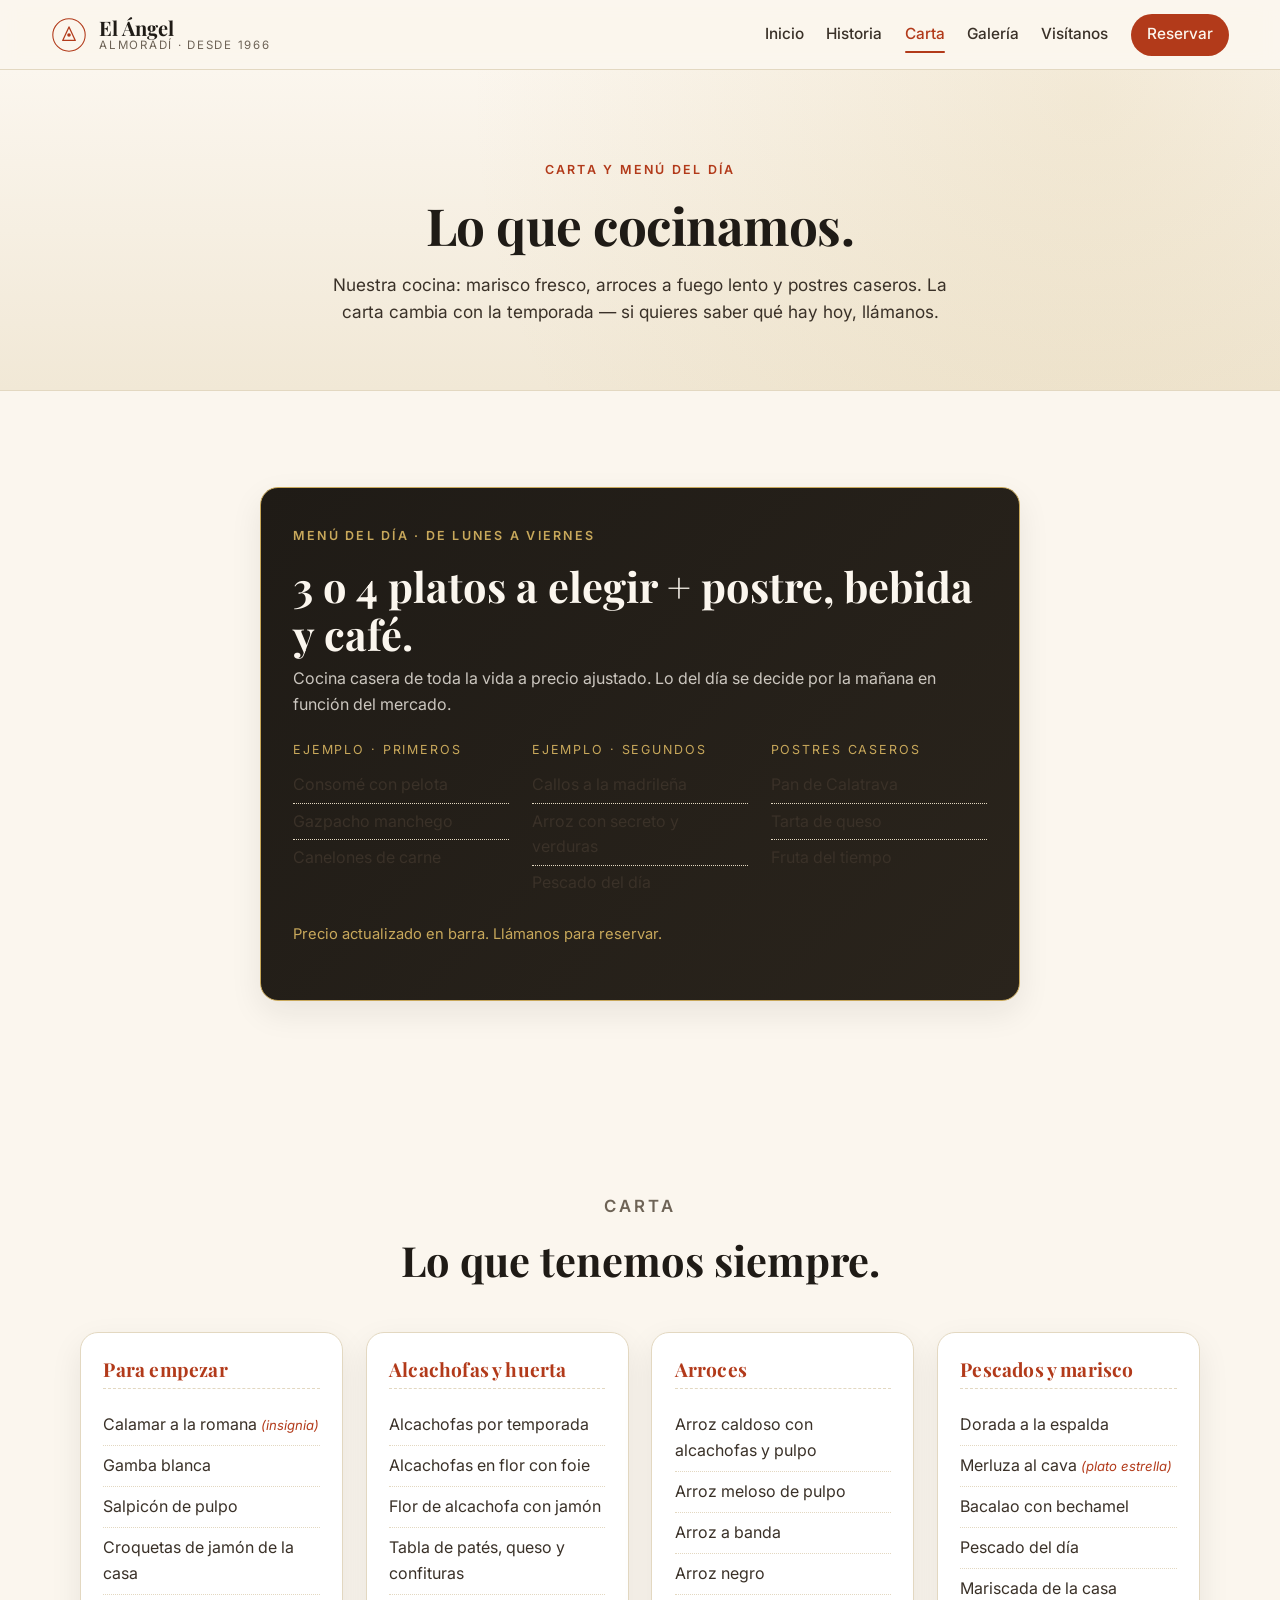
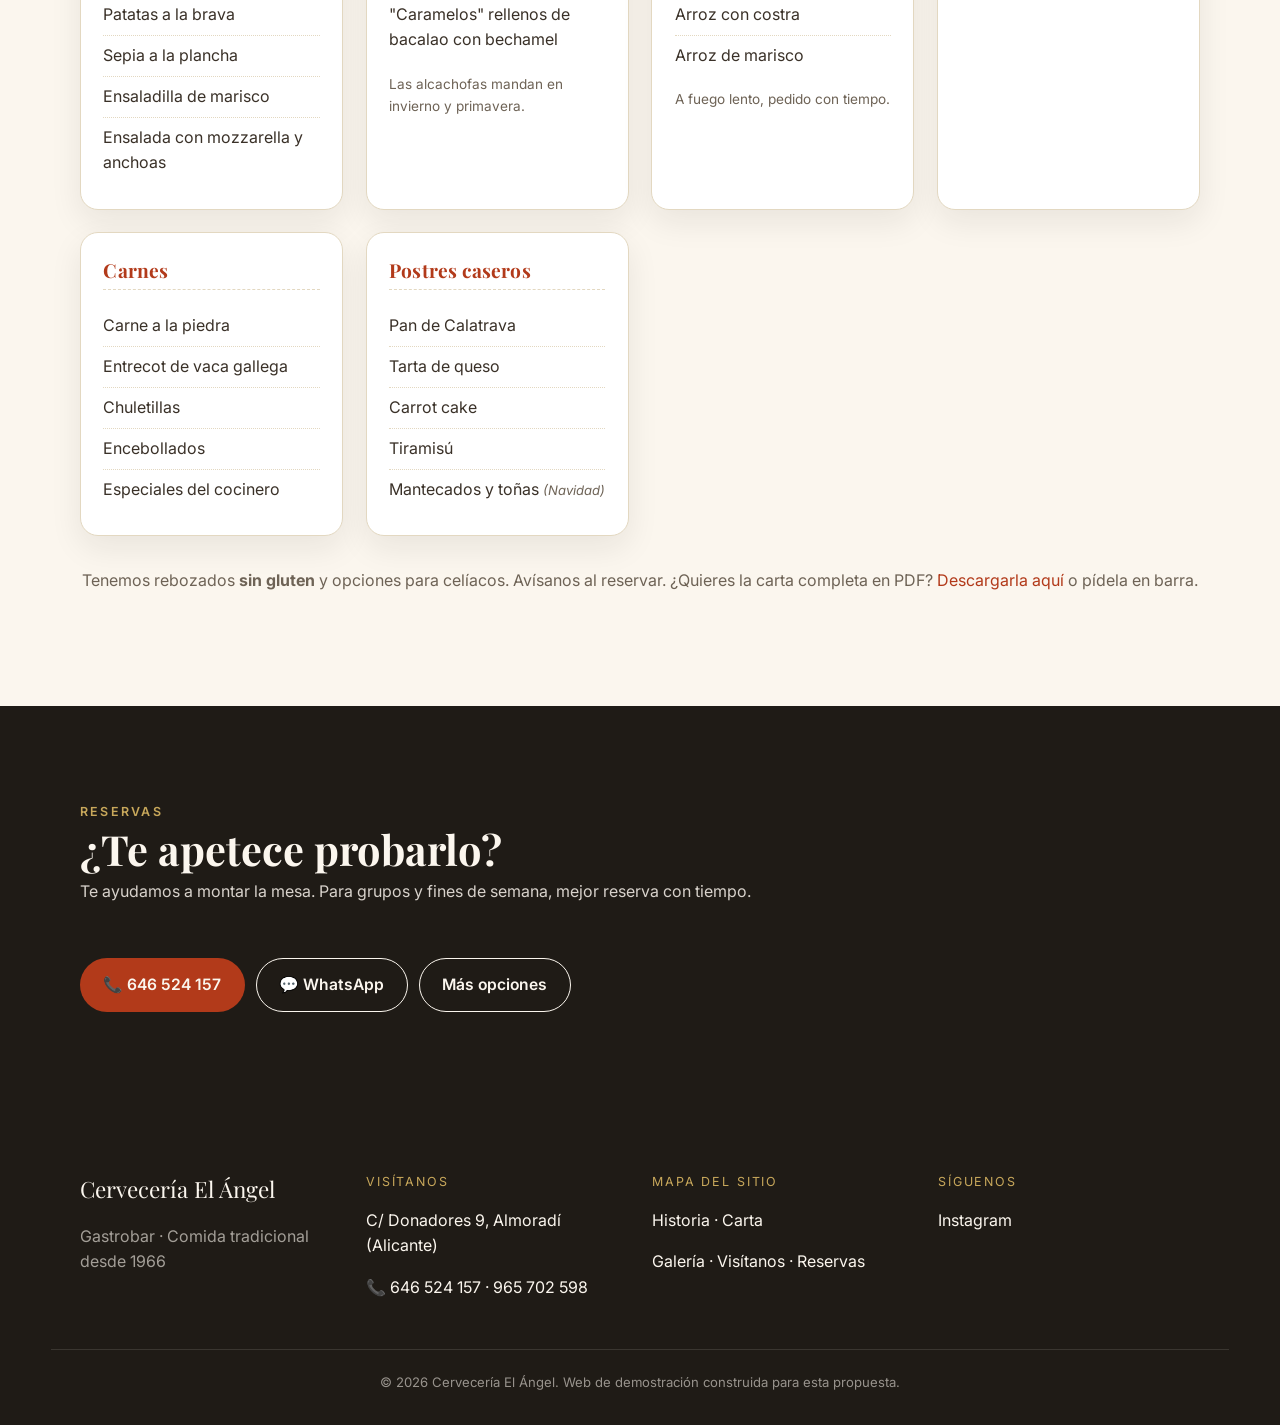
==== commit 2de2981a: "﻿feat: carta completa con menu del dia y mas fotos en galeria Investigado en RestaurantGuru, carta.m" ====
--- a/carta.html
+++ b/carta.html
@@ -40,53 +40,125 @@
 
   <section class="page-header">
     <div class="container">
-      <p class="kicker">Carta y menú diario</p>
-      <h1>Lo que cocinamos esta semana.</h1>
-      <p class="lede">Una muestra del menú diario y de los clásicos de la casa. La carta cambia con la huerta y con el mercado — si quieres saber lo de hoy, llámanos.</p>
+      <p class="kicker">Carta y menú del día</p>
+      <h1>Lo que cocinamos.</h1>
+      <p class="lede">Nuestra cocina: marisco fresco, arroces a fuego lento y postres caseros. La carta cambia con la temporada — si quieres saber qué hay hoy, llámanos.</p>
+    </div>
+  </section>
+
+  <!-- Menú del día destacado -->
+  <section class="section">
+    <div class="container">
+      <div class="menu-card" style="background: linear-gradient(135deg, #1f1b16 0%, #2a241c 100%); color: var(--cream); border: 1px solid var(--oro); padding: 2.4rem 2rem; max-width: 760px; margin: 0 auto;">
+        <p class="kicker" style="color: var(--oro);">Menú del día · de lunes a viernes</p>
+        <h2 style="color: var(--cream); margin-bottom: .5rem;">3 o 4 platos a elegir + postre, bebida y café.</h2>
+        <p style="color: rgba(251, 246, 238, 0.78); margin: 0 0 1.4rem;">Cocina casera de toda la vida a precio ajustado. Lo del día se decide por la mañana en función del mercado.</p>
+        <div style="display: grid; gap: 1.4rem; grid-template-columns: repeat(auto-fit, minmax(180px, 1fr));">
+          <div>
+            <p style="color: var(--oro); font-size: 0.78rem; letter-spacing: 0.15em; text-transform: uppercase; margin: 0 0 0.5rem;">Ejemplo · primeros</p>
+            <ul style="list-style: none; padding: 0; margin: 0; color: rgba(251, 246, 238, 0.9);">
+              <li style="padding: .3rem 0;">Consomé con pelota</li>
+              <li style="padding: .3rem 0;">Gazpacho manchego</li>
+              <li style="padding: .3rem 0;">Canelones de carne</li>
+            </ul>
+          </div>
+          <div>
+            <p style="color: var(--oro); font-size: 0.78rem; letter-spacing: 0.15em; text-transform: uppercase; margin: 0 0 0.5rem;">Ejemplo · segundos</p>
+            <ul style="list-style: none; padding: 0; margin: 0; color: rgba(251, 246, 238, 0.9);">
+              <li style="padding: .3rem 0;">Callos a la madrileña</li>
+              <li style="padding: .3rem 0;">Arroz con secreto y verduras</li>
+              <li style="padding: .3rem 0;">Pescado del día</li>
+            </ul>
+          </div>
+          <div>
+            <p style="color: var(--oro); font-size: 0.78rem; letter-spacing: 0.15em; text-transform: uppercase; margin: 0 0 0.5rem;">Postres caseros</p>
+            <ul style="list-style: none; padding: 0; margin: 0; color: rgba(251, 246, 238, 0.9);">
+              <li style="padding: .3rem 0;">Pan de Calatrava</li>
+              <li style="padding: .3rem 0;">Tarta de queso</li>
+              <li style="padding: .3rem 0;">Fruta del tiempo</li>
+            </ul>
+          </div>
+        </div>
+        <p style="color: var(--oro); margin-top: 1.4rem; font-size: 0.92rem;">Precio actualizado en barra. Llámanos para reservar.</p>
+      </div>
     </div>
   </section>
 
   <section class="section section-carta">
     <div class="container">
+      <header class="section-head">
+        <p class="kicker">Carta</p>
+        <h2>Lo que tenemos siempre.</h2>
+      </header>
       <div class="menu-grid">
         <article class="menu-card">
-          <h3>Entrantes para abrir boca</h3>
-          <ul>
-            <li>Ahumados con pan de cristal</li>
+          <h3>Para empezar</h3>
+          <ul>
+            <li>Calamar a la romana <em style="color: var(--terracota); font-size: 0.82rem;">(insignia)</em></li>
+            <li>Gamba blanca</li>
+            <li>Salpicón de pulpo</li>
+            <li>Croquetas de jamón de la casa</li>
+            <li>Patatas a la brava</li>
+            <li>Sepia a la plancha</li>
+            <li>Ensaladilla de marisco</li>
+            <li>Ensalada con mozzarella y anchoas</li>
+          </ul>
+        </article>
+        <article class="menu-card">
+          <h3>Alcachofas y huerta</h3>
+          <ul>
+            <li>Alcachofas por temporada</li>
+            <li>Alcachofas en flor con foie</li>
             <li>Flor de alcachofa con jamón</li>
-            <li>Ensalada de roble, queso fresco y frutos secos</li>
-            <li>Calamar a la romana</li>
-          </ul>
-        </article>
-        <article class="menu-card">
-          <h3>Cucharas</h3>
-          <ul>
-            <li>Consomé con pelota</li>
-            <li>Gazpacho manchego</li>
-            <li>Callos a la madrileña</li>
-            <li>Arroz con secreto y verduras</li>
-          </ul>
-        </article>
-        <article class="menu-card">
-          <h3>De la barra</h3>
-          <ul>
-            <li>Tabla de montaditos del día</li>
-            <li>Croquetas de la casa</li>
-            <li>Canelones de carne</li>
-            <li>Maridaje con vino sugerido</li>
+            <li>Tabla de patés, queso y confituras</li>
+            <li>"Caramelos" rellenos de bacalao con bechamel</li>
+          </ul>
+          <p class="muted small">Las alcachofas mandan en invierno y primavera.</p>
+        </article>
+        <article class="menu-card">
+          <h3>Arroces</h3>
+          <ul>
+            <li>Arroz caldoso con alcachofas y pulpo</li>
+            <li>Arroz meloso de pulpo</li>
+            <li>Arroz a banda</li>
+            <li>Arroz negro</li>
+            <li>Arroz con costra</li>
+            <li>Arroz de marisco</li>
+          </ul>
+          <p class="muted small">A fuego lento, pedido con tiempo.</p>
+        </article>
+        <article class="menu-card">
+          <h3>Pescados y marisco</h3>
+          <ul>
+            <li>Dorada a la espalda</li>
+            <li>Merluza al cava <em style="color: var(--terracota); font-size: 0.82rem;">(plato estrella)</em></li>
+            <li>Bacalao con bechamel</li>
+            <li>Pescado del día</li>
+            <li>Mariscada de la casa</li>
+          </ul>
+        </article>
+        <article class="menu-card">
+          <h3>Carnes</h3>
+          <ul>
+            <li>Carne a la piedra</li>
+            <li>Entrecot de vaca gallega</li>
+            <li>Chuletillas</li>
+            <li>Encebollados</li>
+            <li>Especiales del cocinero</li>
           </ul>
         </article>
         <article class="menu-card">
           <h3>Postres caseros</h3>
           <ul>
-            <li>Tarta del día</li>
-            <li>Pastel de chocolate</li>
-            <li>Postre de la abuela</li>
-            <li>Café de la huerta</li>
-          </ul>
-        </article>
-      </div>
-      <p class="carta-nota">¿Quieres la carta completa? <a href="https://carta.menu/restaurants/almoradi/cerveceria-angel" rel="noopener" target="_blank">Verla en carta.menu</a> o pídela en barra.</p>
+            <li>Pan de Calatrava</li>
+            <li>Tarta de queso</li>
+            <li>Carrot cake</li>
+            <li>Tiramisú</li>
+            <li>Mantecados y toñas <em style="color: var(--muted); font-size: 0.82rem;">(Navidad)</em></li>
+          </ul>
+        </article>
+      </div>
+      <p class="carta-nota">Tenemos rebozados <strong>sin gluten</strong> y opciones para celíacos. Avísanos al reservar. ¿Quieres la carta completa en PDF? <a href="https://carta.menu/restaurants/almoradi/cerveceria-bar-restaurante-el-angel" rel="noopener" target="_blank">Descargarla aquí</a> o pídela en barra.</p>
     </div>
   </section>
 
--- a/assets/css/styles.css
+++ b/assets/css/styles.css
@@ -128,14 +128,15 @@
   overflow: hidden;
 }
 .hero-art {
-  position: absolute; inset: 0; z-index: -1; opacity: 0.6;
-  background-image:
-    radial-gradient(2px 2px at 12% 22%, var(--oro) 50%, transparent 51%),
-    radial-gradient(2px 2px at 78% 60%, var(--terracota) 50%, transparent 51%),
-    radial-gradient(2px 2px at 35% 80%, var(--oro) 50%, transparent 51%),
-    radial-gradient(2px 2px at 65% 25%, var(--terracota) 50%, transparent 51%);
-  background-size: 240px 240px;
-  filter: blur(0.2px);
+  position: absolute; inset: 0; z-index: -1; opacity: 0.18;
+  background-image: url('../img/gallery/06.jpg');
+  background-size: cover;
+  background-position: center;
+  filter: blur(2px) saturate(1.1);
+}
+.hero::before {
+  content: ""; position: absolute; inset: 0; z-index: -1;
+  background: radial-gradient(circle at 50% 40%, rgba(251,246,238,0.0), rgba(251,246,238,0.4) 60%, rgba(251,246,238,0.85) 100%);
 }
 .hero-inner { max-width: 880px; margin: 0 auto; text-align: center; }
 .hero h1 { margin: 0 0 1.2rem; }
@@ -245,6 +246,10 @@
   display: flex; align-items: center; justify-content: center;
 }
 .gallery figure span { font-size: 3rem; opacity: 0.7; }
+.gallery figure img {
+  position: absolute; inset: 0; width: 100%; height: 100%;
+  object-fit: cover; display: block;
+}
 .gallery figure::before {
   content: attr(data-tag);
   position: absolute; top: 10px; left: 10px;
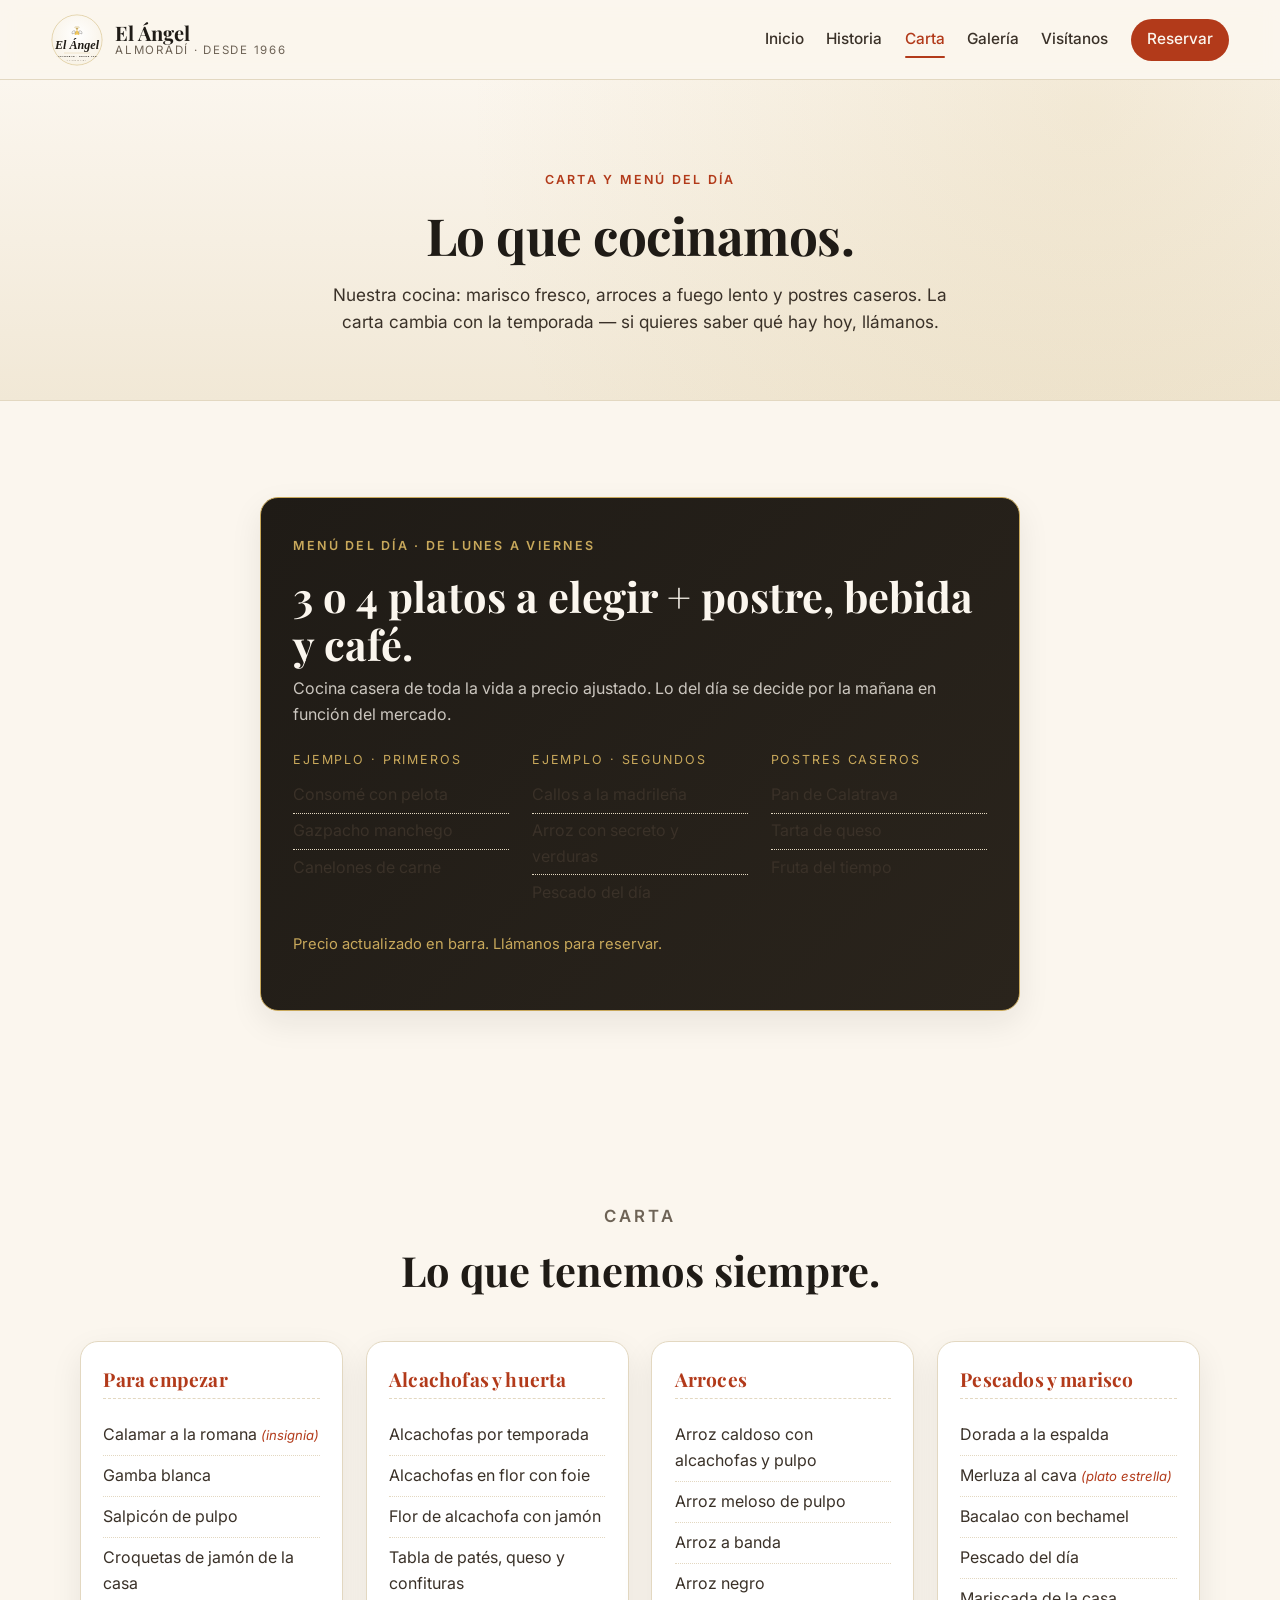
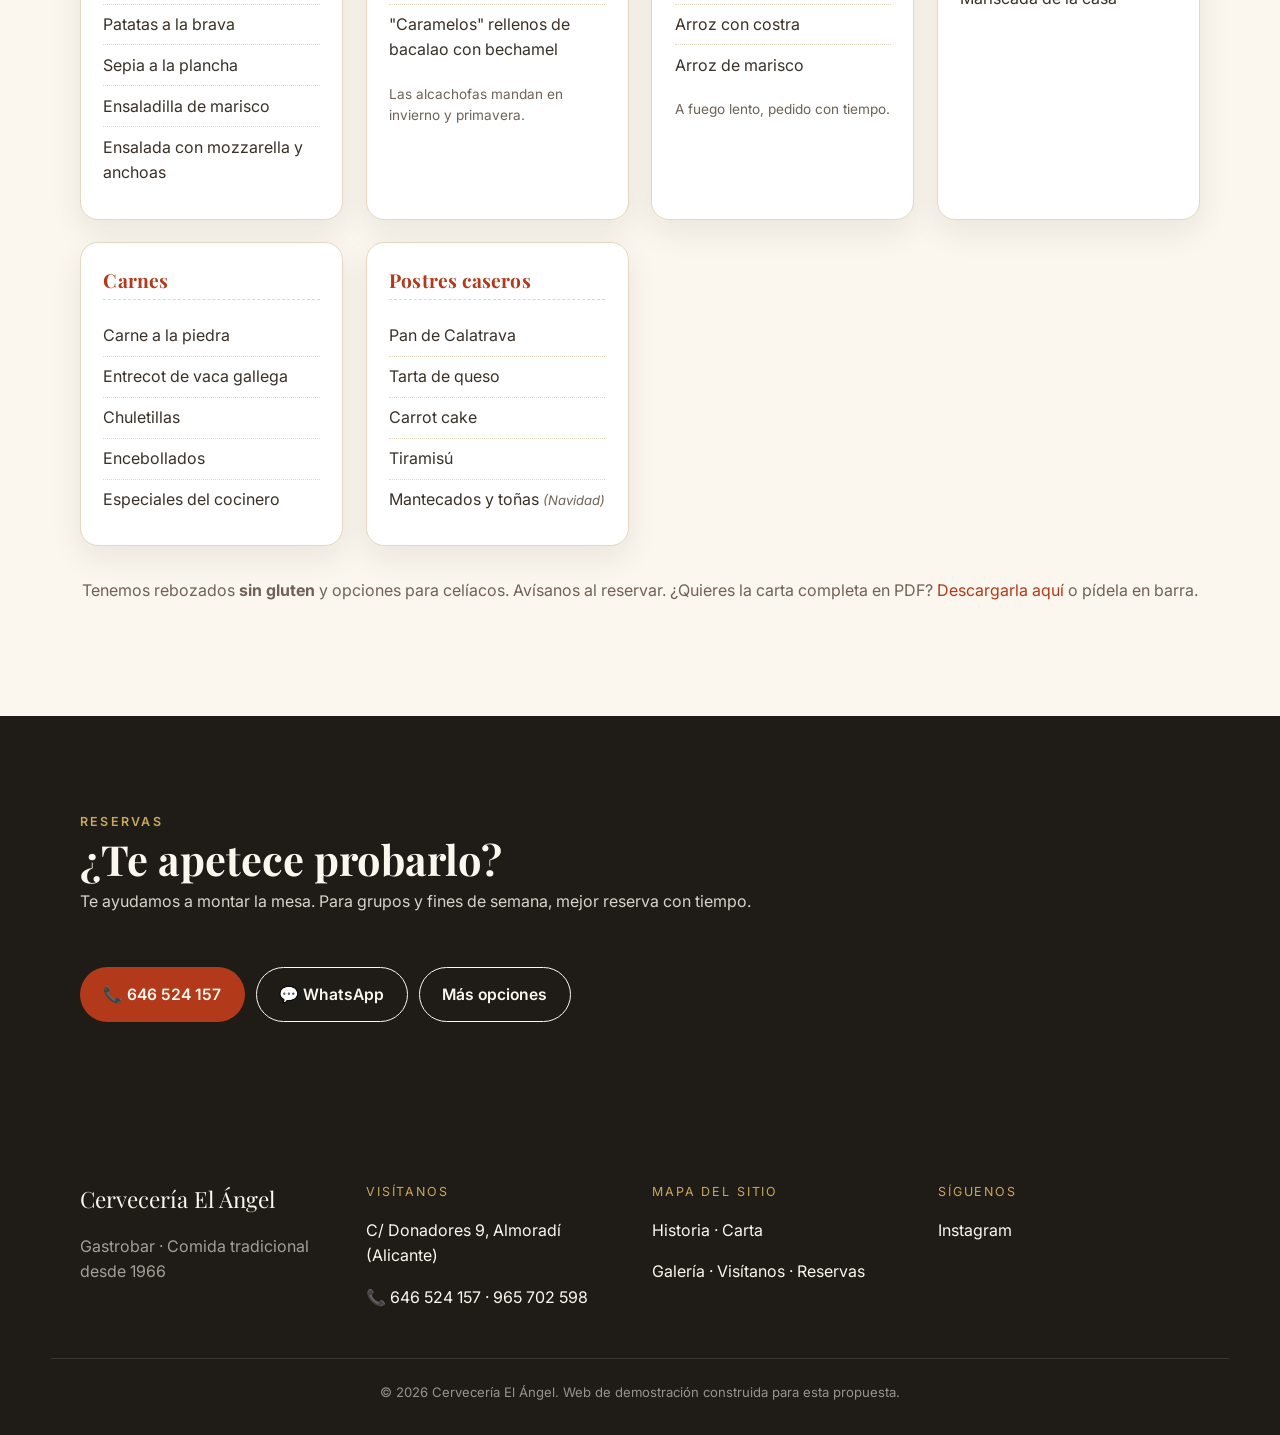
==== commit c744ce6c: "﻿feat: nuevo logo El Angel inspirado en su perfil de Instagram Circulo blanco con angelito (cabeza d" ====
--- a/carta.html
+++ b/carta.html
@@ -18,7 +18,7 @@
 <header class="site-header">
   <a class="brand" href="index.html" aria-label="Inicio">
     <span class="brand-mark" aria-hidden="true">
-      <svg viewBox="0 0 40 40" width="36" height="36"><circle cx="20" cy="20" r="18" fill="none" stroke="currentColor" stroke-width="1.2"/><path d="M13 26 L20 11 L27 26 Z" fill="none" stroke="currentColor" stroke-width="1.4" stroke-linejoin="round"/><circle cx="20" cy="20" r="2" fill="currentColor"/></svg>
+      <img src="assets/img/logo.svg" alt="" width="52" height="52" style="display:block;border-radius:50%">
     </span>
     <span class="brand-text">
       <span class="brand-name">El Ángel</span>
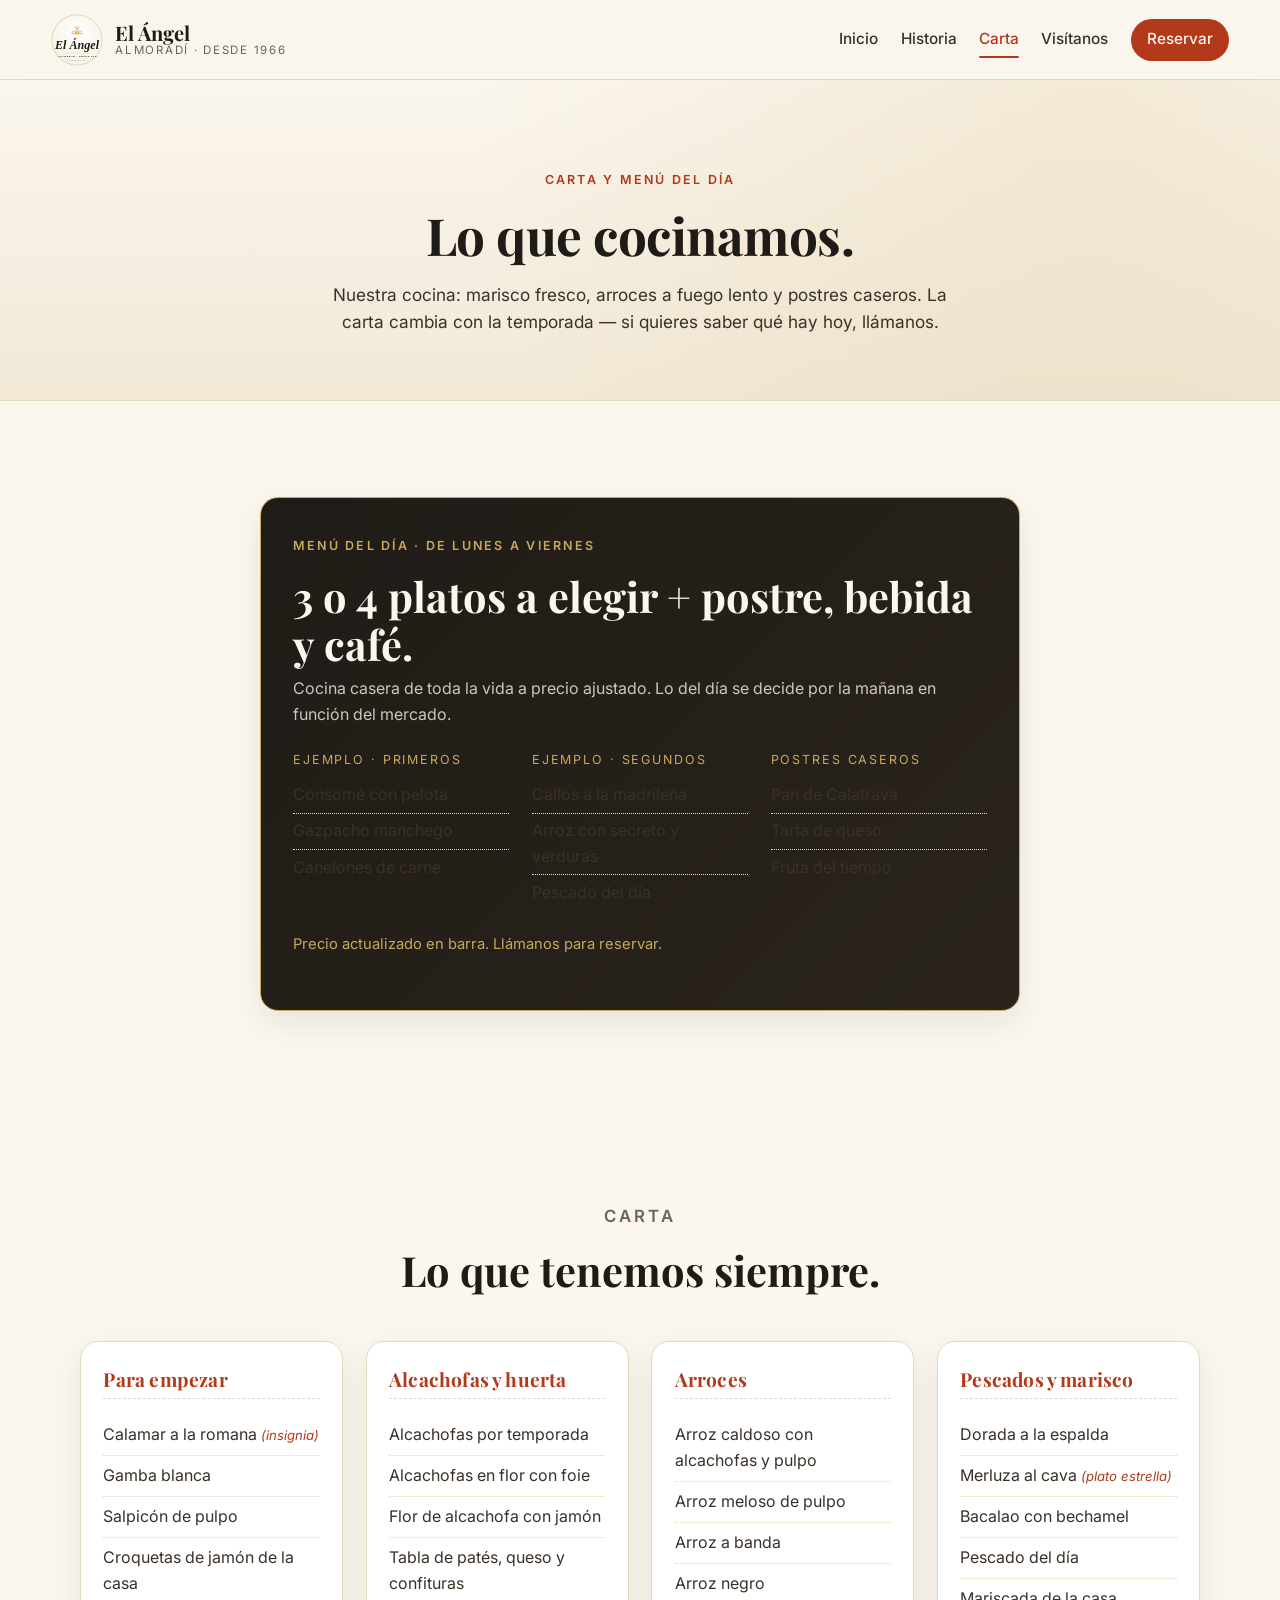
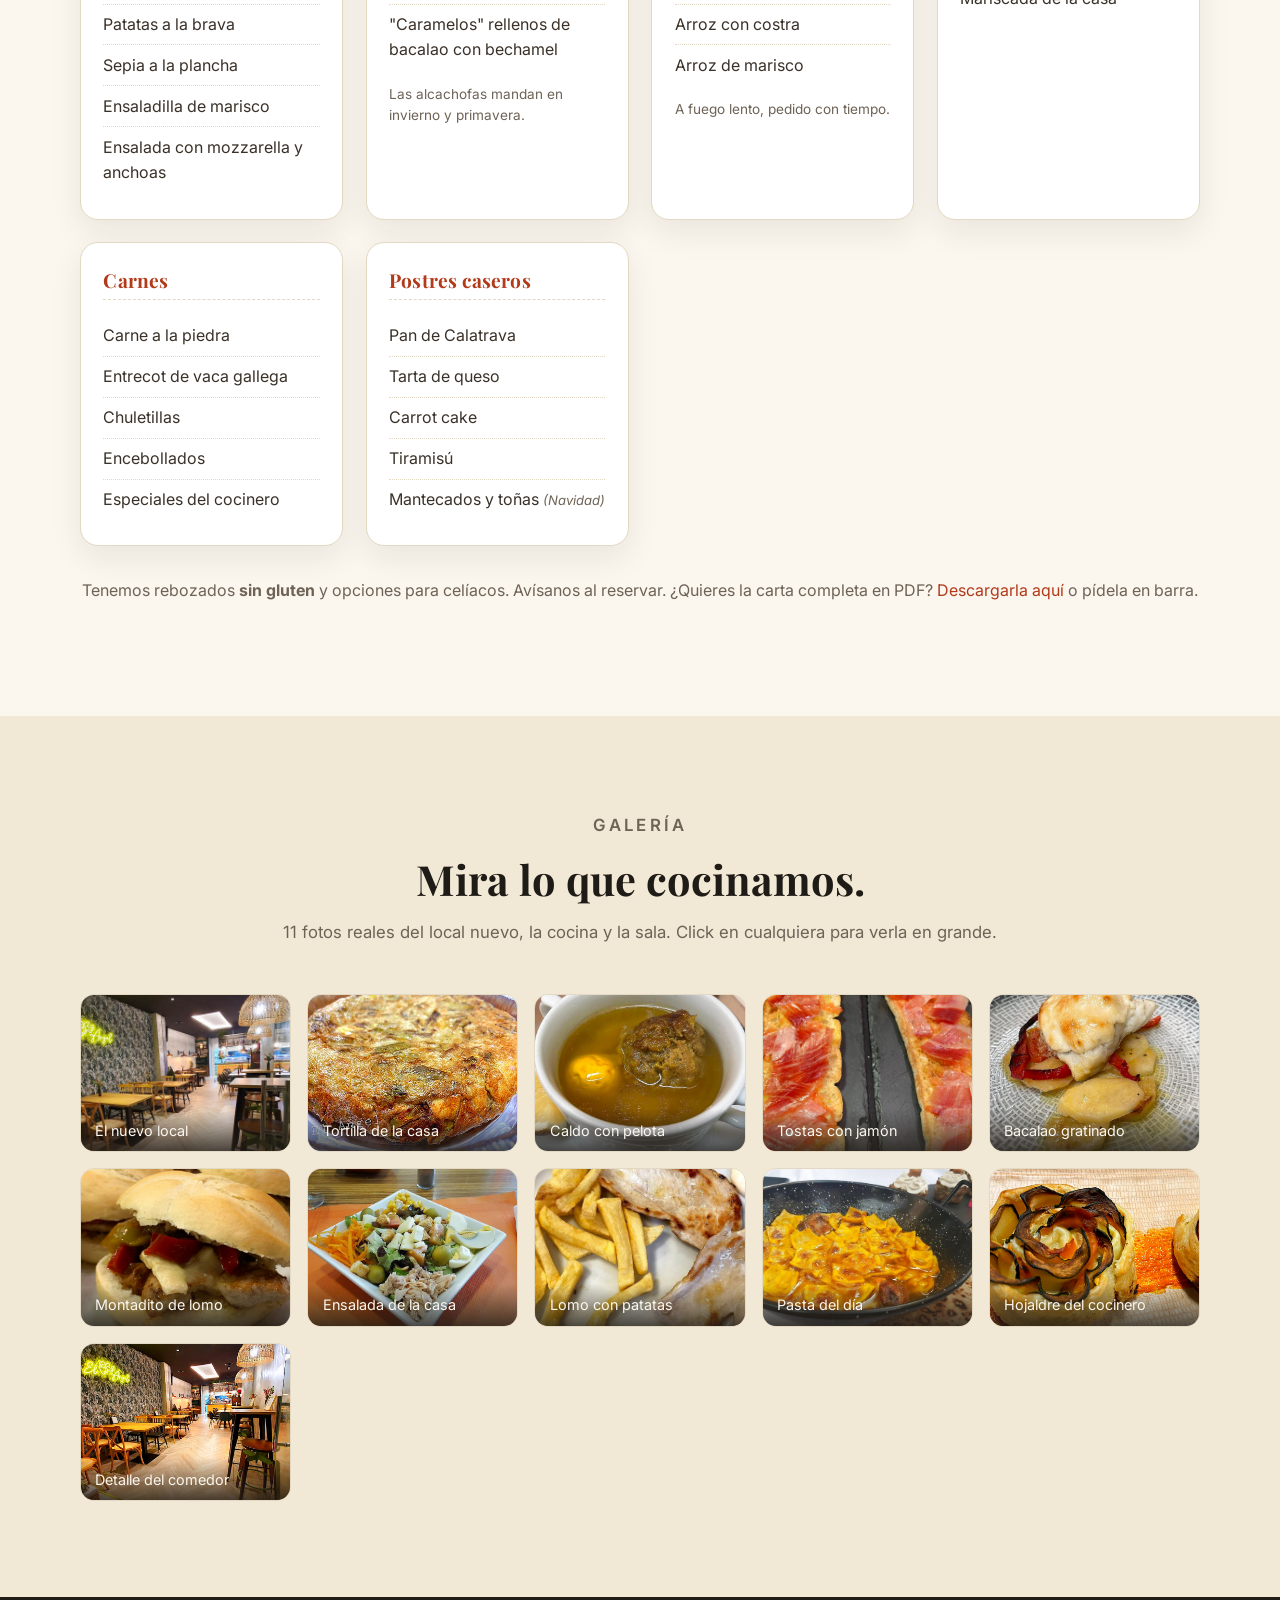
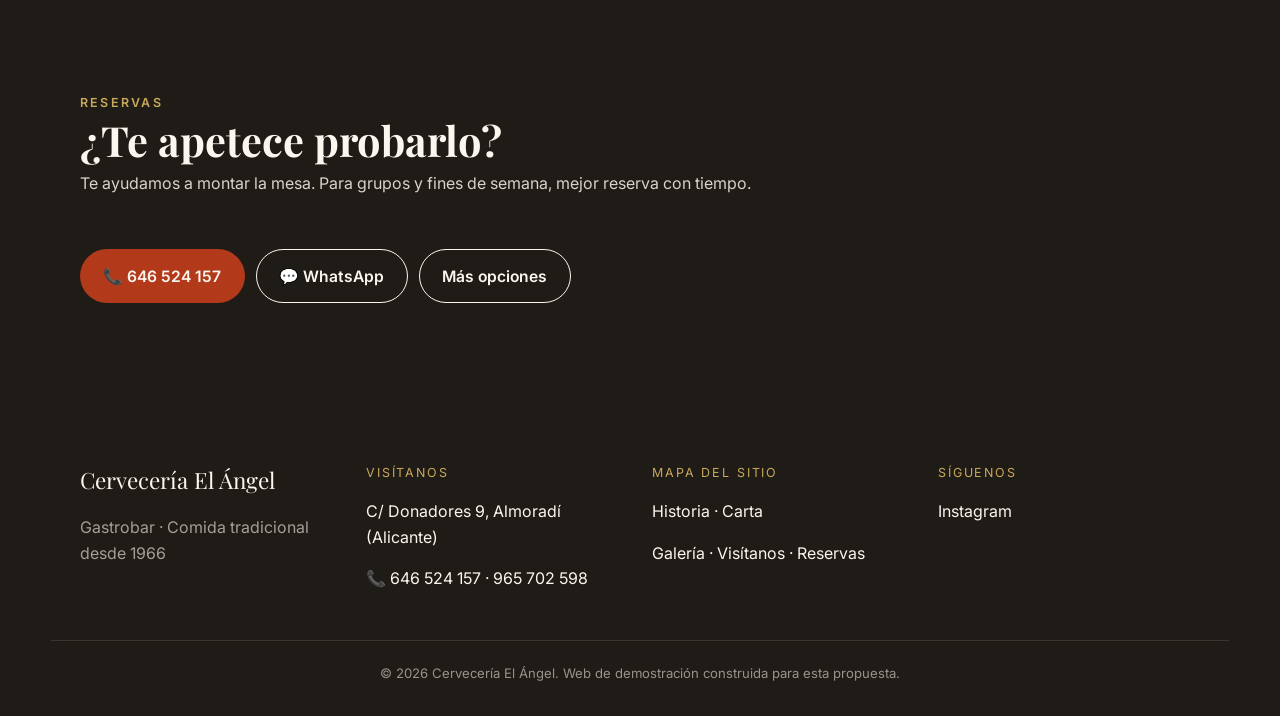
==== commit b0e1d881: "﻿feat: fusiona Carta y Galeria en una sola pagina - carta.html incluye ahora la galeria al final (an" ====
--- a/carta.html
+++ b/carta.html
@@ -30,7 +30,6 @@
     <a href="index.html">Inicio</a>
     <a href="historia.html">Historia</a>
     <a href="carta.html" class="is-active">Carta</a>
-    <a href="galeria.html">Galería</a>
     <a href="visitanos.html">Visítanos</a>
     <a href="reservas.html" class="nav-cta">Reservar</a>
   </nav>
@@ -162,6 +161,29 @@
     </div>
   </section>
 
+  <section class="section section-galeria" id="galeria">
+    <div class="container">
+      <header class="section-head">
+        <p class="kicker">Galería</p>
+        <h2>Mira lo que cocinamos.</h2>
+        <p>11 fotos reales del local nuevo, la cocina y la sala. Click en cualquiera para verla en grande.</p>
+      </header>
+      <div class="gallery gallery-photos">
+        <figure data-tag="Local"><img src="assets/img/gallery/10.jpg" alt="Sala interior con neón El Ángel y suelo de espiga" loading="lazy"><figcaption>El nuevo local</figcaption></figure>
+        <figure data-tag="Insignia"><img src="assets/img/gallery/06.jpg" alt="Tortilla de la casa de El Ángel" loading="lazy"><figcaption>Tortilla de la casa</figcaption></figure>
+        <figure data-tag="Cuchara"><img src="assets/img/gallery/04.jpg" alt="Caldo con pelota servido en taza" loading="lazy"><figcaption>Caldo con pelota</figcaption></figure>
+        <figure data-tag="Para empezar"><img src="assets/img/gallery/02.jpg" alt="Tostas con jamón ibérico" loading="lazy"><figcaption>Tostas con jamón</figcaption></figure>
+        <figure data-tag="Pescado"><img src="assets/img/gallery/03.jpg" alt="Bacalao gratinado con patatas" loading="lazy"><figcaption>Bacalao gratinado</figcaption></figure>
+        <figure data-tag="De barra"><img src="assets/img/gallery/01.jpg" alt="Montadito de lomo con pimientos y queso" loading="lazy"><figcaption>Montadito de lomo</figcaption></figure>
+        <figure data-tag="Ensalada"><img src="assets/img/gallery/07.jpg" alt="Ensalada de la casa" loading="lazy"><figcaption>Ensalada de la casa</figcaption></figure>
+        <figure data-tag="Carne"><img src="assets/img/gallery/05.jpg" alt="Lomo con patatas fritas" loading="lazy"><figcaption>Lomo con patatas</figcaption></figure>
+        <figure data-tag="Cocina"><img src="assets/img/gallery/08.jpg" alt="Sartén de tortelloni" loading="lazy"><figcaption>Pasta del día</figcaption></figure>
+        <figure data-tag="Postre"><img src="assets/img/gallery/09.jpg" alt="Hojaldre con verduras al horno" loading="lazy"><figcaption>Hojaldre del cocinero</figcaption></figure>
+        <figure data-tag="Sala"><img src="assets/img/gallery/11.jpg" alt="Sala interior con detalle del neón El Ángel" loading="lazy"><figcaption>Detalle del comedor</figcaption></figure>
+      </div>
+    </div>
+  </section>
+
   <section class="section section-reservas">
     <div class="container reserve-strip">
       <div>
--- a/assets/css/styles.css
+++ b/assets/css/styles.css
@@ -394,6 +394,61 @@
   .reserve-strip { flex-direction: column; align-items: flex-start; }
 }
 
+/* -------- Lightbox -------- */
+.lightbox {
+  position: fixed; inset: 0; z-index: 9999;
+  background: rgba(0, 0, 0, 0.92);
+  display: none; align-items: center; justify-content: center;
+  padding: 2vw; cursor: zoom-out;
+  animation: lb-fade 0.18s ease-out;
+}
+.lightbox.is-open { display: flex; }
+.lightbox-stage {
+  margin: 0; max-width: 95vw; max-height: 92vh;
+  display: flex; flex-direction: column; gap: 1rem; align-items: center;
+}
+.lightbox img {
+  max-width: 95vw; max-height: 80vh;
+  object-fit: contain;
+  box-shadow: 0 20px 60px rgba(0, 0, 0, 0.6);
+  border-radius: 4px; background: #111;
+}
+.lightbox-caption {
+  color: rgba(255, 255, 255, 0.92);
+  font-family: inherit; font-size: 0.95rem;
+  text-align: center; margin: 0; padding: 0 1rem;
+  letter-spacing: 0.02em;
+}
+.lightbox-close, .lightbox-nav {
+  position: absolute; background: rgba(255, 255, 255, 0.12);
+  color: white; border: 0; border-radius: 50%;
+  cursor: pointer; transition: background 0.15s, transform 0.15s;
+  display: flex; align-items: center; justify-content: center;
+  font-family: inherit; line-height: 1;
+}
+.lightbox-close:hover, .lightbox-nav:hover {
+  background: rgba(255, 255, 255, 0.25); transform: scale(1.05);
+}
+.lightbox-close {
+  top: 16px; right: 16px;
+  width: 44px; height: 44px; font-size: 1.6rem;
+}
+.lightbox-nav {
+  top: 50%; transform: translateY(-50%);
+  width: 52px; height: 52px; font-size: 1.8rem;
+}
+.lightbox-nav:hover { transform: translateY(-50%) scale(1.05); }
+.lightbox-prev { left: 16px; }
+.lightbox-next { right: 16px; }
+.gallery figure { cursor: zoom-in; transition: transform 0.15s; }
+.gallery figure:hover { transform: scale(1.02); }
+.gallery figure:focus-visible { outline: 3px solid var(--terracota); outline-offset: 3px; }
+@keyframes lb-fade { from { opacity: 0; } to { opacity: 1; } }
+@media (max-width: 600px) {
+  .lightbox-nav { width: 40px; height: 40px; font-size: 1.4rem; }
+  .lightbox-close { width: 38px; height: 38px; font-size: 1.4rem; top: 10px; right: 10px; }
+}
+
 /* -------- Accessibility -------- */
 @media (prefers-reduced-motion: reduce) {
   * { transition: none !important; animation: none !important; scroll-behavior: auto !important; }
